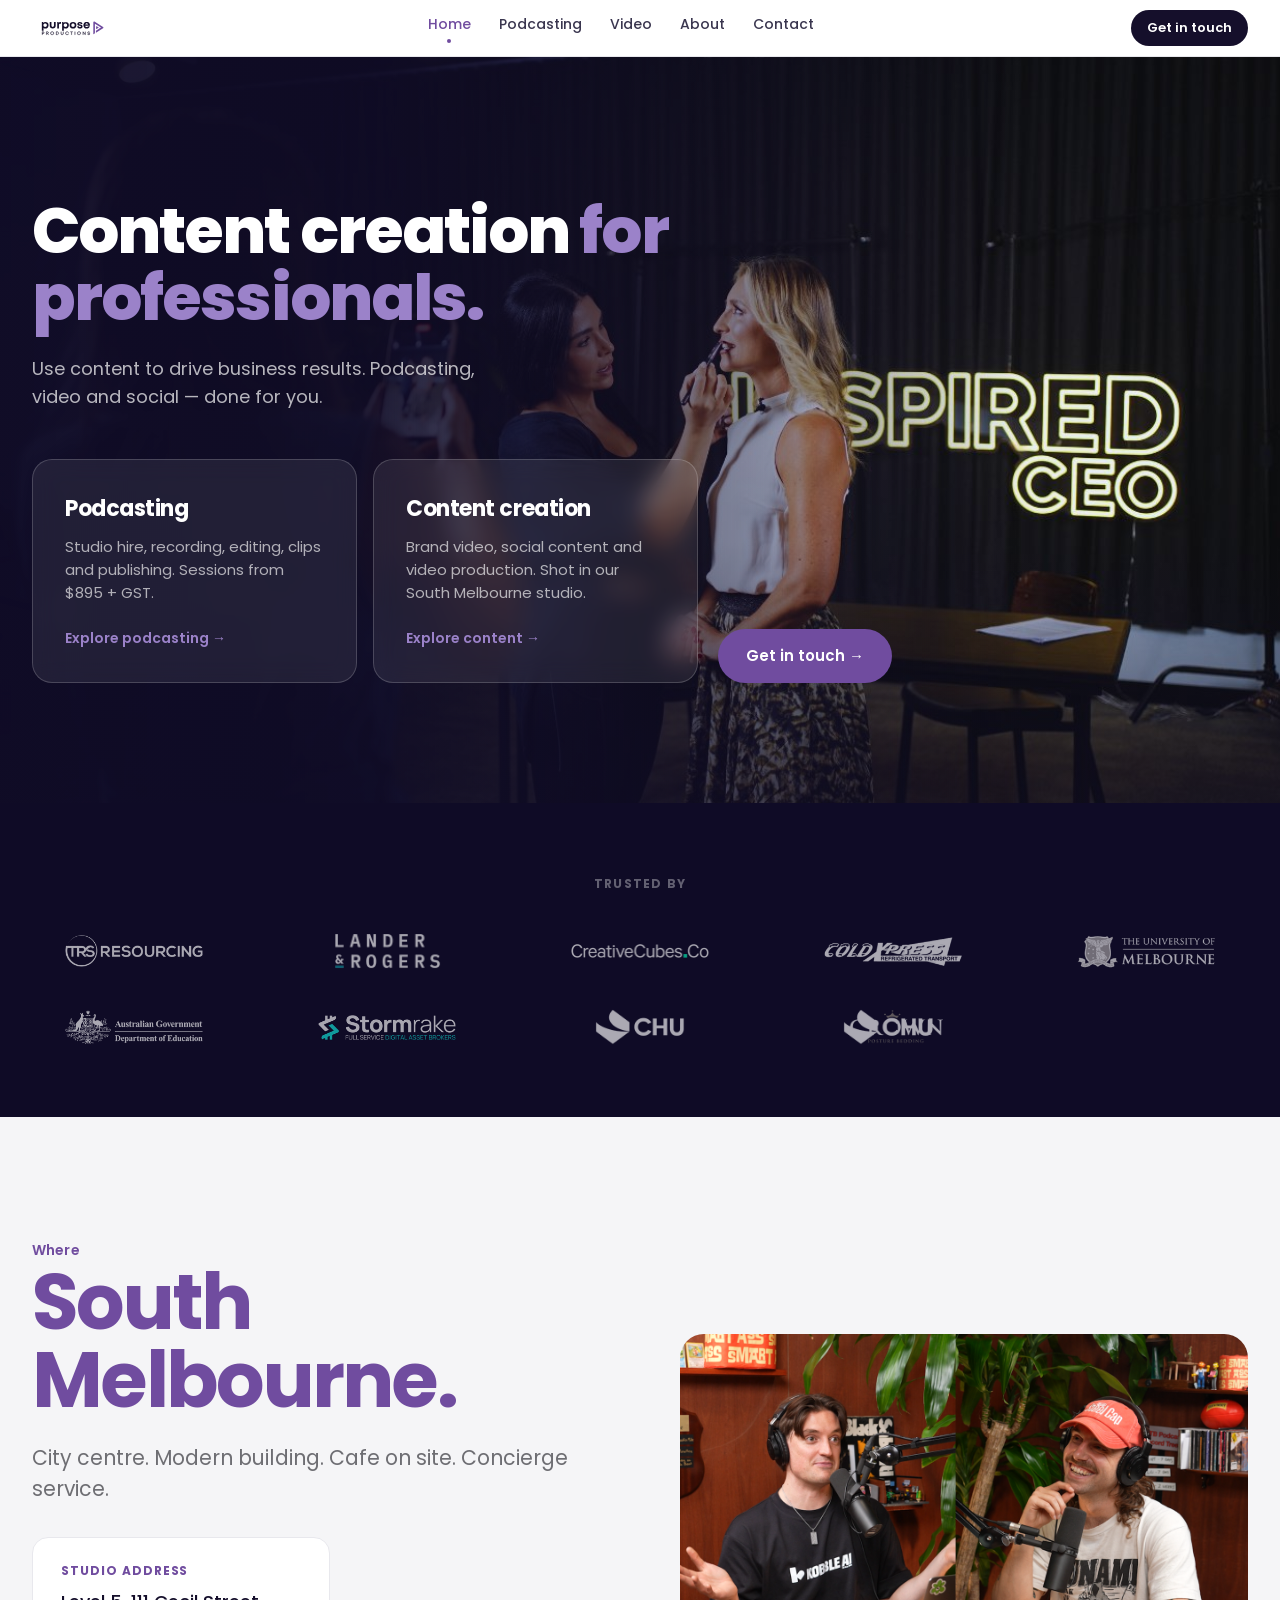
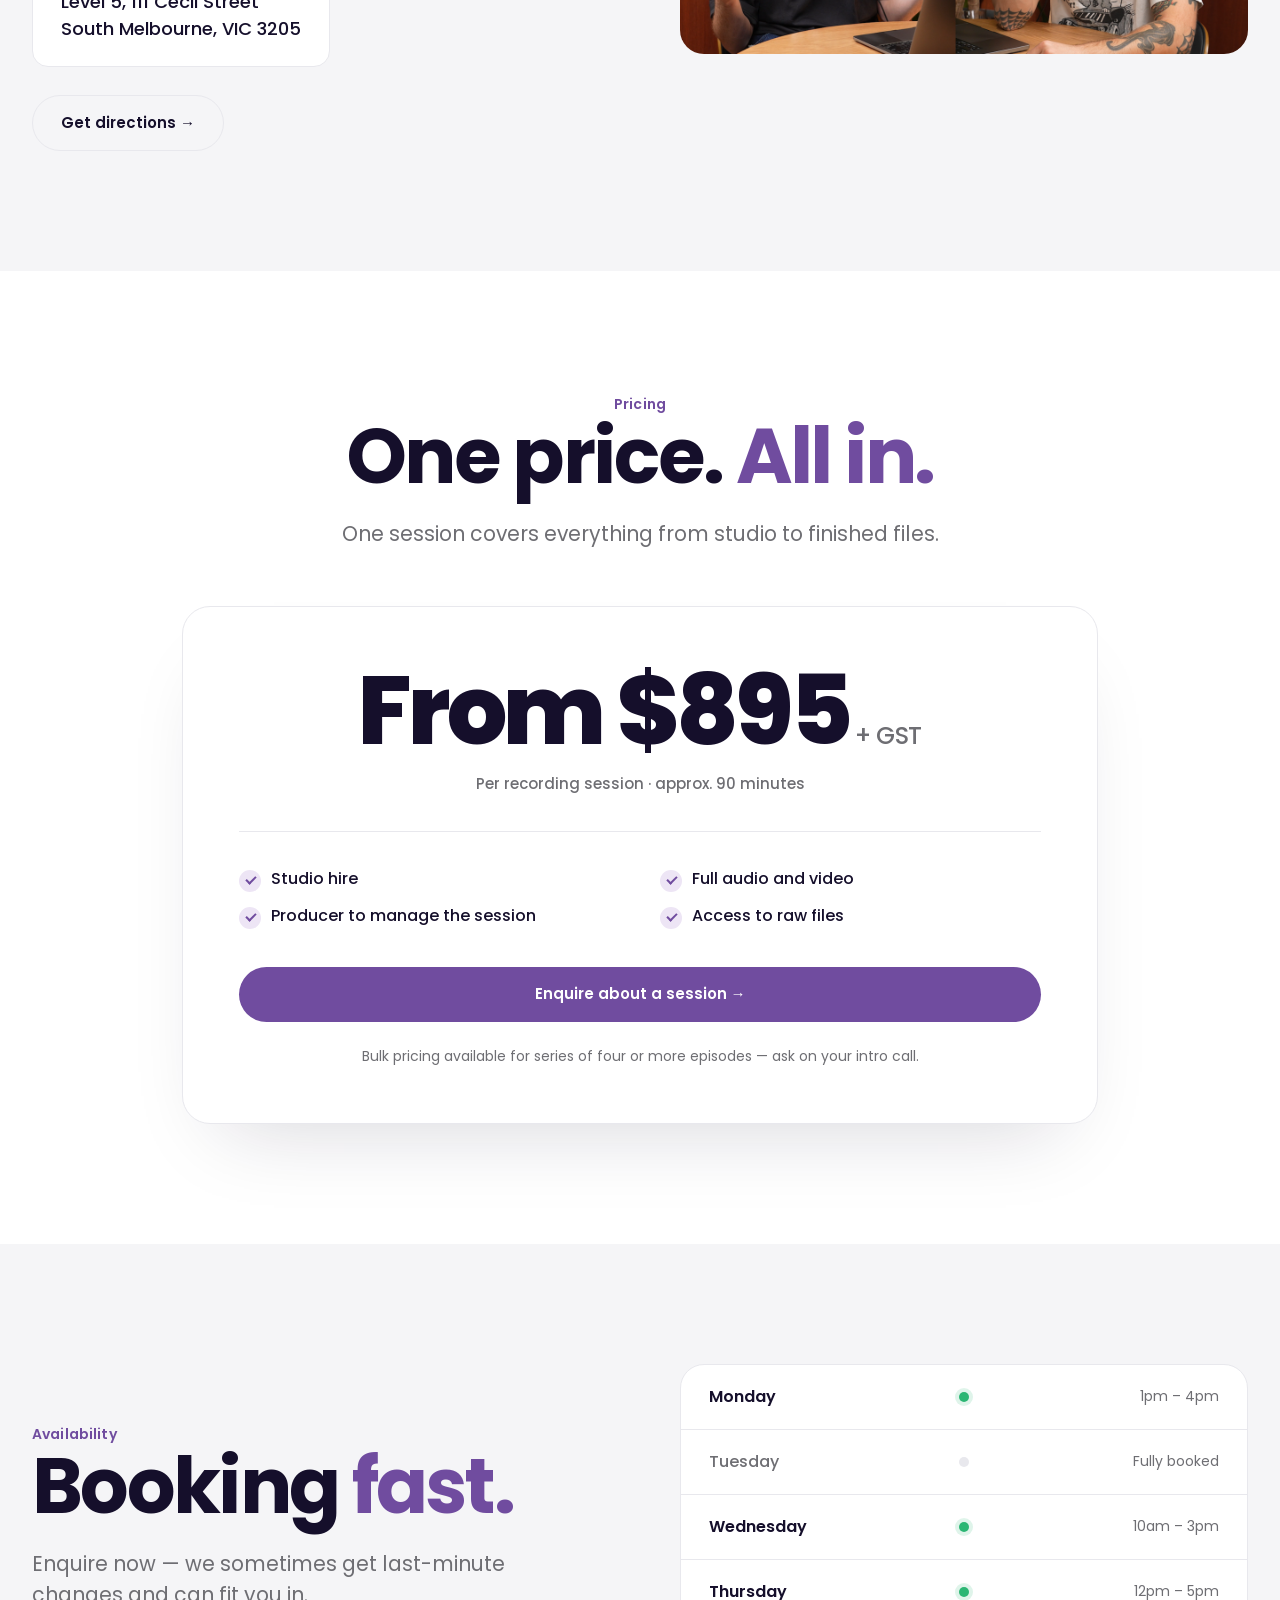
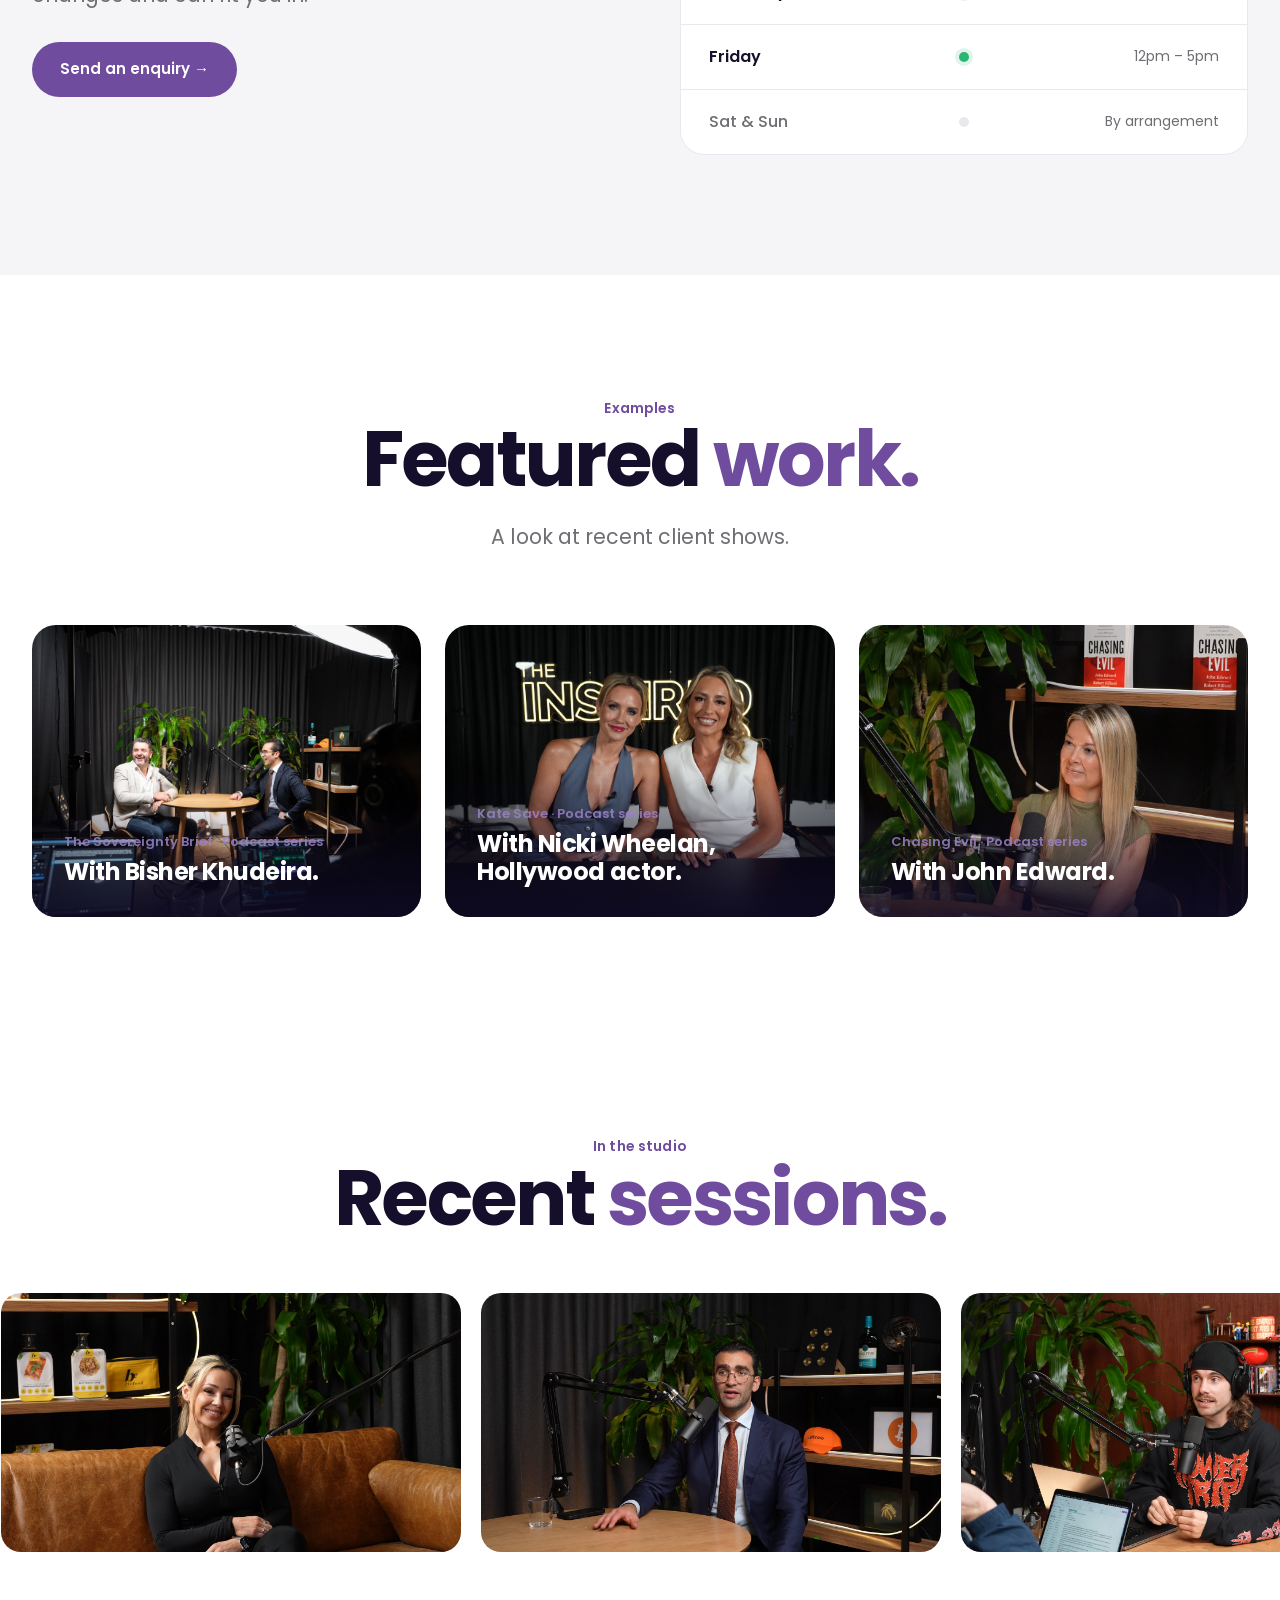
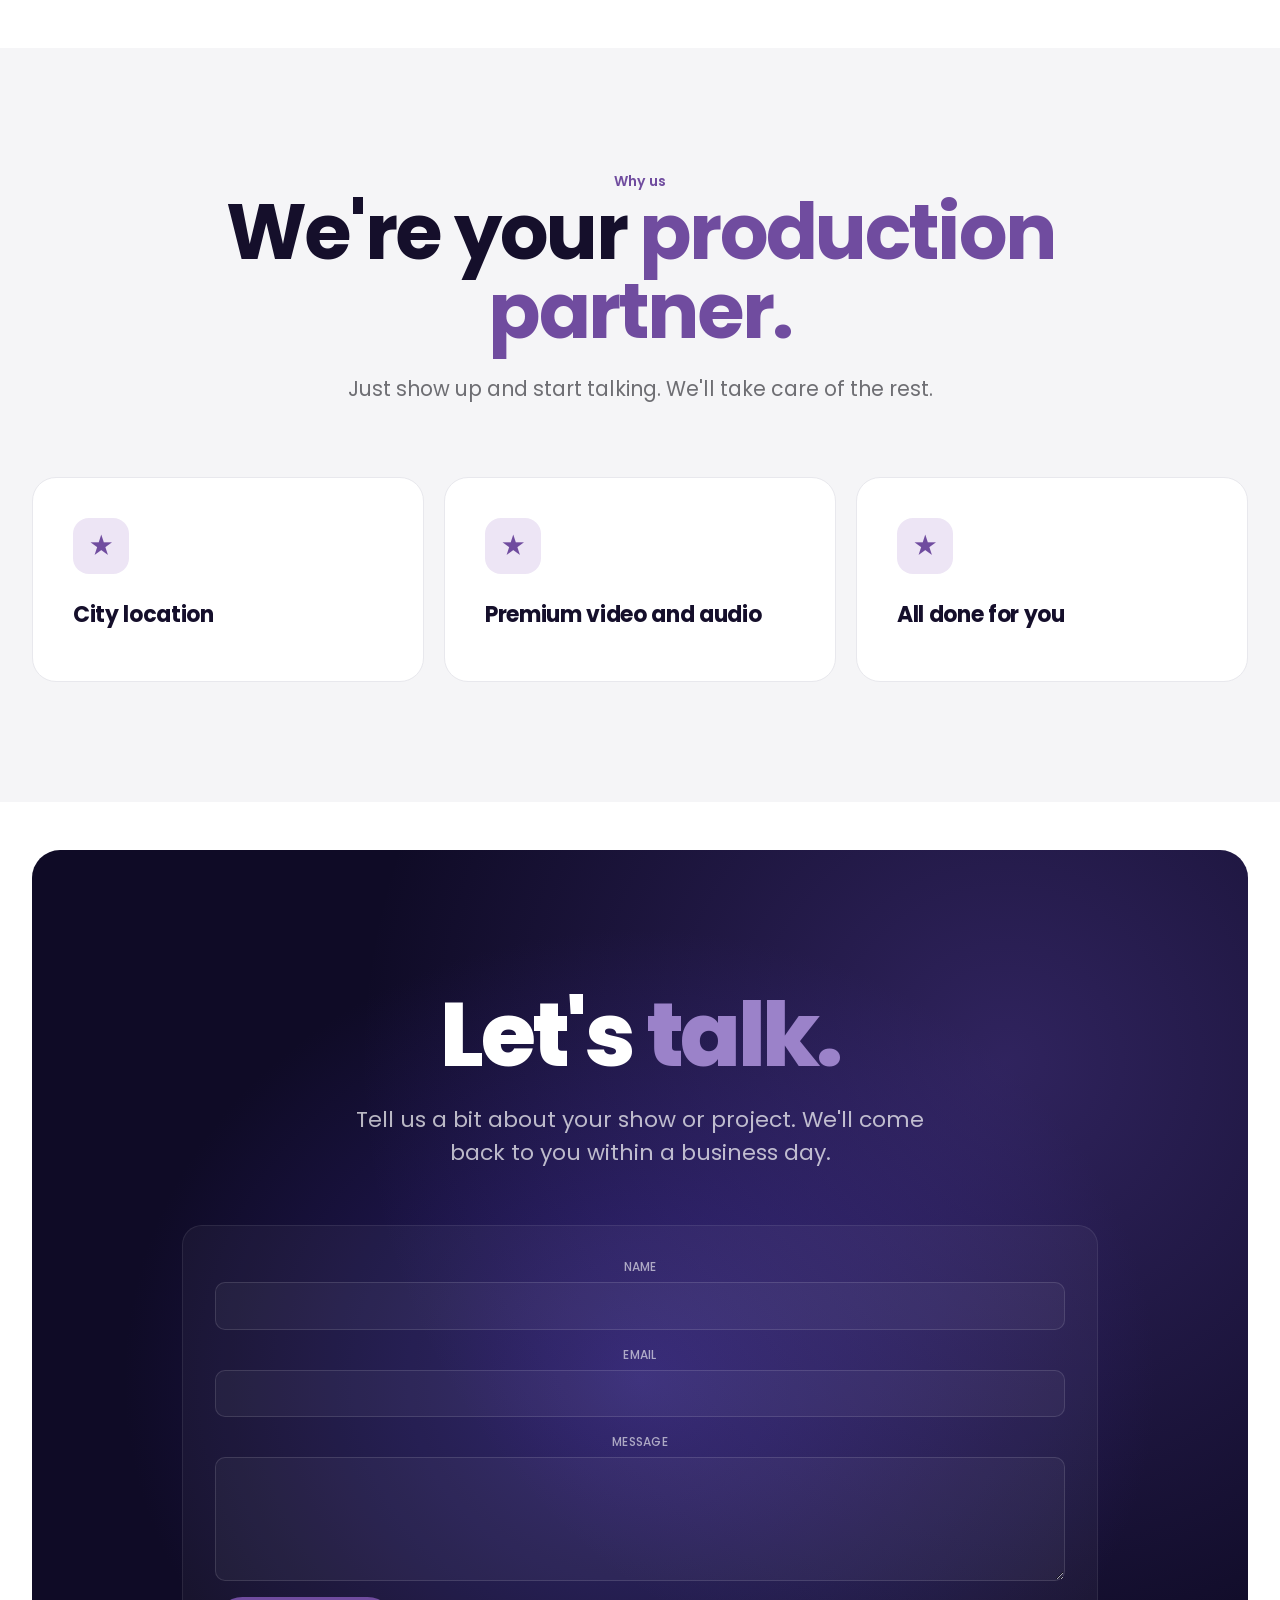
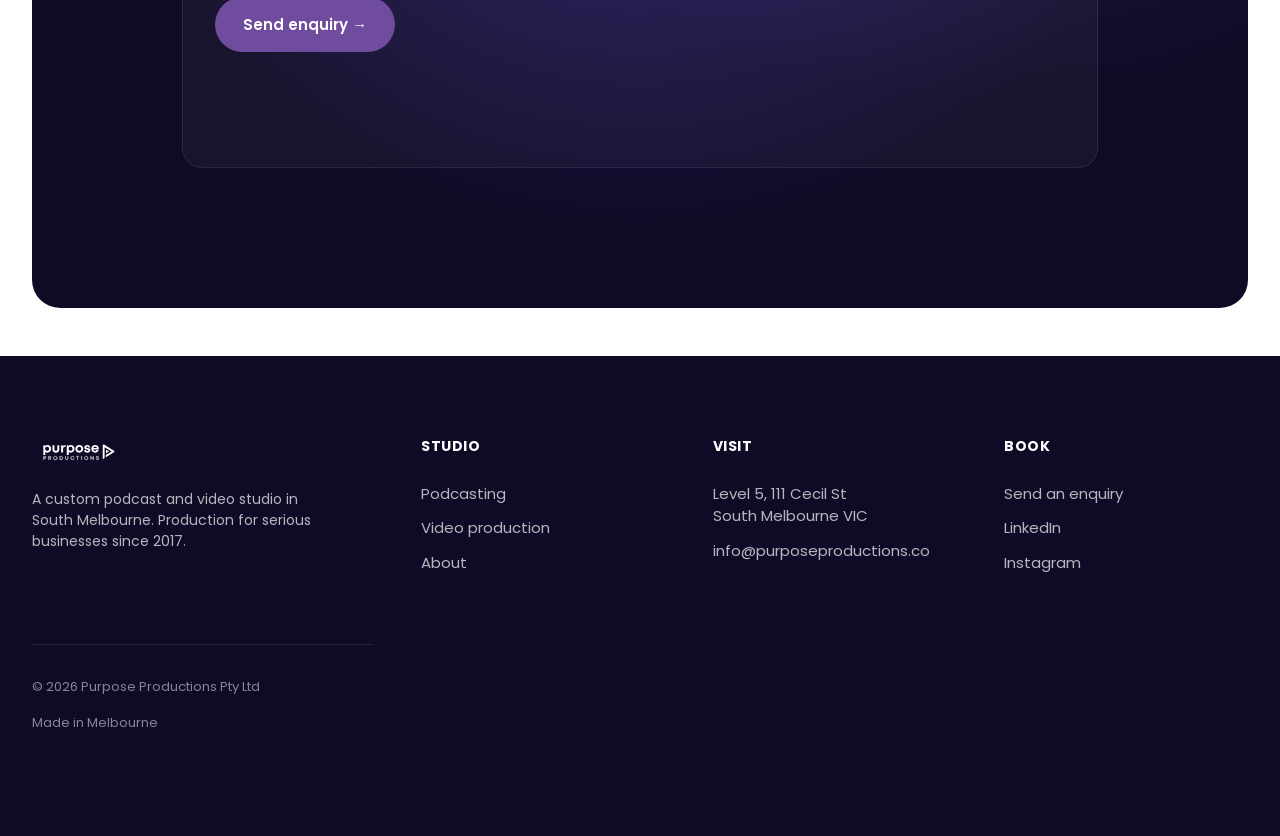
==== index.html @ e5597842 "Home strip reorder, video title consolidation, About stats removal - Home: Recent Sessions strip — m" ====
<!doctype html>
<html lang="en">
<head>
<meta charset="utf-8">
<meta name="viewport" content="width=device-width, initial-scale=1">
<title>Purpose Productions — Podcasting for professionals · South Melbourne</title>
<meta name="description" content="A custom podcast and video studio in South Melbourne. Broadcast-grade production from $800 + GST per session. Trusted by law, finance, government and national brands.">
<link rel="preconnect" href="https://fonts.googleapis.com">
<link rel="preconnect" href="https://fonts.gstatic.com" crossorigin>
<link href="https://fonts.googleapis.com/css2?family=Poppins:wght@300;400;500;600;700;800&display=swap" rel="stylesheet">
<link rel="stylesheet" href="styles.css">
<link rel="icon" type="image/svg+xml" href="/assets/favicon.svg">
<link rel="canonical" href="https://www.purposeproductions.co/">
<meta property="og:site_name" content="Purpose Productions">
<meta property="og:type" content="website">
<meta property="og:url" content="https://www.purposeproductions.co/">
<meta property="og:title" content="Purpose Productions — Content creation for professionals">
<meta property="og:description" content="A custom podcast and video studio in South Melbourne. Broadcast-grade production for lawyers, founders, advisors and brand teams.">
<meta property="og:image" content="https://www.purposeproductions.co/assets/og-image.jpg">
<meta property="og:image:width" content="1200">
<meta property="og:image:height" content="630">
<meta name="twitter:card" content="summary_large_image">
<meta name="twitter:title" content="Purpose Productions — Content creation for professionals">
<meta name="twitter:description" content="A custom podcast and video studio in South Melbourne. Production for serious businesses.">
<meta name="twitter:image" content="https://www.purposeproductions.co/assets/og-image.jpg">
</head>
<body>

<!-- NAV -->
<nav>
  <div class="wrap">
    <a href="index.html" class="logo"><img src="assets/logo.svg" alt="Purpose Productions" class="logo-svg"></a>
    <div class="nav-links">
      <a href="index.html" class="is-active">Home</a>
      <a href="podcasting.html">Podcasting</a>
      <a href="video.html">Video</a>
      <a href="about.html">About</a>
      <a href="#contact">Contact</a>
    </div>
    <a class="nav-cta" href="#contact">Get in touch</a>
  </div>
</nav>

<!-- HERO -->
<section class="hero hero--bg">
  <div class="hero__overlay"></div>
  <div class="wrap hero__content">
    <div class="hero__left">
      <h1 class="hero__title">Content creation <span class="accent">for professionals.</span></h1>
      <p class="hero__sub">Use content to drive business results. Podcasting, video and social — done for you.</p>
      <div class="hero__paths">
        <div class="hero__path-cards">
          <a class="hero__path" href="podcasting.html">
            <div class="hero__path-name">Podcasting</div>
            <p class="hero__path-desc">Studio hire, recording, editing, clips and publishing. Sessions from $895 + GST.</p>
            <span class="hero__path-cta">Explore podcasting →</span>
          </a>
          <a class="hero__path" href="video.html">
            <div class="hero__path-name">Content creation</div>
            <p class="hero__path-desc">Brand video, social content and video production. Shot in our South Melbourne studio.</p>
            <span class="hero__path-cta">Explore content →</span>
          </a>
        </div>
        <a class="btn btn--primary hero__book-btn" href="#contact">Get in touch →</a>
      </div>
    </div>
  </div>
</section>

<!-- 01 SOCIAL PROOF -->
<section class="trust-strip">
  <div class="wrap">
    <p class="trust-strip__label">Trusted by</p>
    <div class="trust">
      <img src="assets/logos/1.png" alt="Client" class="trust__logo-img">
      <img src="assets/logos/2.png" alt="Client" class="trust__logo-img">
      <img src="assets/logos/3.png" alt="Client" class="trust__logo-img">
      <img src="assets/logos/4.png" alt="Client" class="trust__logo-img">
      <img src="assets/logos/5.png" alt="Australian Government" class="trust__logo-img">
      <img src="assets/logos/6.png" alt="Client" class="trust__logo-img">
      <img src="assets/logos/7.png" alt="Client" class="trust__logo-img">
      <img src="assets/logos/8.png" alt="Client" class="trust__logo-img">
      <img src="assets/logos/9.png" alt="Crown Posture Bedding" class="trust__logo-img">
    </div>
  </div>
</section>

<!-- 03 WHERE -->
<section class="alt">
  <div class="wrap">
    <div class="grid-split">
      <div>
        <span class="sec-eyebrow">Where</span>
        <h2 class="sec-title"><span class="accent">South Melbourne.</span></h2>
        <p class="sec-lede" style="margin-bottom:32px;">City centre. Modern building. Cafe on site. Concierge service.</p>
        <div class="address-card">
          <div class="address-card__label">Studio address</div>
          <div class="address-card__line">Level 5, 111 Cecil Street</div>
          <div class="address-card__line">South Melbourne, VIC 3205</div>
        </div>
        <div style="margin-top:28px;">
          <a class="btn btn--ghost" href="https://maps.google.com/?q=Level+5+111+Cecil+Street+South+Melbourne" target="_blank" rel="noopener">Get directions →</a>
        </div>
      </div>
      <div class="location-image">
        <img src="assets/jack-and-issac.png" alt="Jack and Issac recording in the South Melbourne studio">
      </div>
    </div>
  </div>
</section>

<!-- 04 PRICING -->
<section id="pricing">
  <div class="wrap--narrow">
    <div class="sec-head--center center">
      <span class="sec-eyebrow">Pricing</span>
      <h2 class="sec-title" style="margin-left:auto;margin-right:auto;">One price. <span class="accent">All in.</span></h2>
      <p class="sec-lede">One session covers everything from studio to finished files.</p>
    </div>
    <div class="pricing-card">
      <div class="pricing-card__head">
        <div class="pricing-card__num">From $895<span class="pricing-card__gst"> + GST</span></div>
        <div class="pricing-card__label">Per recording session · approx. 90 minutes</div>
      </div>
      <ul class="check-list">
        <li>Studio hire</li>
        <li>Full audio and video</li>
        <li>Producer to manage the session</li>
        <li>Access to raw files</li>
      </ul>
      <a class="btn btn--primary" href="#contact" style="width:100%;justify-content:center;margin-top:8px;">Enquire about a session →</a>
      <p class="pricing-card__note">Bulk pricing available for series of four or more episodes — ask on your intro call.</p>
    </div>
  </div>
</section>

<!-- 05 WHEN -->
<section class="alt">
  <div class="wrap">
    <div class="grid-split">
      <div>
        <span class="sec-eyebrow">Availability</span>
        <h2 class="sec-title">Booking <span class="accent">fast.</span></h2>
        <p class="sec-lede" style="margin-bottom:32px;">Enquire now — we sometimes get last-minute changes and can fit you in.</p>
        <a class="btn btn--primary" href="#contact">Send an enquiry →</a>
      </div>
      <div class="schedule">
        <div class="schedule__row"><span>Monday</span><span class="dot"></span><span class="schedule__hours">1pm – 4pm</span></div>
        <div class="schedule__row schedule__row--closed"><span>Tuesday</span><span class="dot dot--off"></span><span class="schedule__hours">Fully booked</span></div>
        <div class="schedule__row"><span>Wednesday</span><span class="dot"></span><span class="schedule__hours">10am – 3pm</span></div>
        <div class="schedule__row"><span>Thursday</span><span class="dot"></span><span class="schedule__hours">12pm – 5pm</span></div>
        <div class="schedule__row"><span>Friday</span><span class="dot"></span><span class="schedule__hours">12pm – 5pm</span></div>
        <div class="schedule__row schedule__row--closed"><span>Sat &amp; Sun</span><span class="dot dot--off"></span><span class="schedule__hours">By arrangement</span></div>
      </div>
    </div>
  </div>
</section>

<!-- 06 EXAMPLES -->
<section>
  <div class="wrap">
    <div class="sec-head--center center">
      <span class="sec-eyebrow">Examples</span>
      <h2 class="sec-title" style="margin-left:auto;margin-right:auto;">Featured <span class="accent">work.</span></h2>
      <p class="sec-lede">A look at recent client shows.</p>
    </div>
    <div class="work">
      <a class="tile" href="#">
        <img src="assets/hero-laughing.jpg" alt="The Sovereignty Brief with Bisher Khudeira">
        <div class="tile__meta">
          <div class="tile__client">The Sovereignty Brief · Podcast series</div>
          <div class="tile__title">With Bisher Khudeira.</div>
        </div>
      </a>
      <a class="tile" href="#">
        <img src="assets/inspired.jpg" alt="Kate Save with Nicki Wheelan">
        <div class="tile__meta">
          <div class="tile__client">Kate Save · Podcast series</div>
          <div class="tile__title">With Nicki Wheelan, Hollywood actor.</div>
        </div>
      </a>
      <a class="tile" href="#">
        <img src="assets/show-chasing-evil.jpg" alt="Chasing Evil with John Edward">
        <div class="tile__meta">
          <div class="tile__client">Chasing Evil · Podcast series</div>
          <div class="tile__title">With John Edward.</div>
        </div>
      </a>
    </div>
  </div>
</section>

<!-- 06B IN THE STUDIO -->
<section class="studio-strip">
  <div class="wrap">
    <div class="sec-head--center center">
      <span class="sec-eyebrow">In the studio</span>
      <h2 class="sec-title" style="margin-left:auto;margin-right:auto;">Recent <span class="accent">sessions.</span></h2>
    </div>
  </div>
  <div class="studio-strip__scroller">
    <div class="studio-strip__track">
      <div class="studio-strip__item"><img src="assets/studio-guest-5.jpg" alt="Session in the studio"></div>
      <div class="studio-strip__item"><img src="assets/studio-guest-4.jpg" alt="Session in the studio"></div>
      <div class="studio-strip__item"><img src="assets/studio-guest-1.jpg" alt="Session in the studio"></div>
      <div class="studio-strip__item"><img src="assets/studio-guest-2.jpg" alt="Session in the studio"></div>
      <div class="studio-strip__item"><img src="assets/studio-guest-3.jpg" alt="Session in the studio"></div>
    </div>
  </div>
</section>

<!-- 07 WHY US -->
<section class="alt">
  <div class="wrap">
    <div class="sec-head--center center">
      <span class="sec-eyebrow">Why us</span>
      <h2 class="sec-title" style="margin-left:auto;margin-right:auto;">We're your <span class="accent">production partner.</span></h2>
      <p class="sec-lede">Just show up and start talking. We'll take care of the rest.</p>
    </div>
    <div class="features">
      <div class="card">
        <div class="card__icon">★</div>
        <div class="card__title">City location</div>
      </div>
      <div class="card">
        <div class="card__icon">★</div>
        <div class="card__title">Premium video and audio</div>
      </div>
      <div class="card">
        <div class="card__icon">★</div>
        <div class="card__title">All done for you</div>
      </div>
    </div>
  </div>
</section>

<!-- FINAL CTA / CONTACT -->
<div class="cta-final" id="contact">
  <div class="cta-final__inner wrap--narrow">
    <div class="cta-final__head">
      <h2>Let's <span style="color:var(--purple-accent);">talk.</span></h2>
      <p>Tell us a bit about your show or project. We'll come back to you within a business day.</p>
    </div>
    <form class="contact-card contact-form" id="contact-form" novalidate>
      <label class="contact-form__row">
        <span>Name</span>
        <input type="text" name="name" autocomplete="name" required>
      </label>
      <label class="contact-form__row">
        <span>Email</span>
        <input type="email" name="email" autocomplete="email" required>
      </label>
      <label class="contact-form__row">
        <span>Message</span>
        <textarea name="message" rows="4" required></textarea>
      </label>
      <button type="submit" class="btn btn--primary contact-form__submit">Send enquiry →</button>
      <p class="contact-form__note" data-role="status"></p>
    </form>
  </div>
</div>

<script>
  (function () {
    var form = document.getElementById('contact-form');
    if (!form) return;
    form.addEventListener('submit', function (e) {
      e.preventDefault();
      var data = new FormData(form);
      var name = (data.get('name') || '').toString().trim();
      var email = (data.get('email') || '').toString().trim();
      var message = (data.get('message') || '').toString().trim();
      var status = form.querySelector('[data-role="status"]');
      if (!name || !email || !message) {
        if (status) status.textContent = 'Please fill out every field.';
        return;
      }
      var subject = 'New enquiry from ' + name;
      var body = message + '\n\n— ' + name + '\n' + email;
      var href = 'mailto:info@purposeproductions.co'
        + '?subject=' + encodeURIComponent(subject)
        + '&body=' + encodeURIComponent(body);
      window.location.href = href;
      if (status) status.textContent = 'Opening your email app…';
    });
  })();
</script>

<!-- FOOTER -->
<footer class="site">
  <div class="wrap">
    <div class="brand">
      <img src="assets/logo.svg" alt="Purpose Productions">
      <p>A custom podcast and video studio in South Melbourne. Production for serious businesses since 2017.</p>
    </div>
    <div class="col">
      <h4>Studio</h4>
      <a href="podcasting.html">Podcasting</a>
      <a href="video.html">Video production</a>
      <a href="about.html">About</a>
    </div>
    <div class="col">
      <h4>Visit</h4>
      <a href="https://maps.google.com/?q=Level+5+111+Cecil+Street+South+Melbourne" target="_blank" rel="noopener">Level 5, 111 Cecil St<br>South Melbourne VIC</a>
      <a href="mailto:info@purposeproductions.co">info@purposeproductions.co</a>
    </div>
    <div class="col">
      <h4>Book</h4>
      <a href="#contact">Send an enquiry</a>
      <a href="https://www.linkedin.com/in/jamesshadrach" target="_blank" rel="noopener">LinkedIn</a>
      <a href="https://instagram.com/purposeproductions.co" target="_blank" rel="noopener">Instagram</a>
    </div>
  </div>
  <div class="wrap">
    <div class="legal">
      <span>© 2026 Purpose Productions Pty Ltd</span>
      <span>Made in Melbourne</span>
    </div>
  </div>
</footer>

</body>
</html>
---- styles.css ----
/* Purpose Productions — site styles
   Loaded on every page. Edit here once. */

:root {
    --bg: #FFFFFF;
    --bg-alt: #F5F5F7;
    --bg-dark: #0F0B26;
    --bg-dark-2: #1A1438;
    --ink: #150F2B;
    --ink-soft: #3A364F;
    --muted: #6E6E73;
    --purple: #704C9F;
    --purple-hover: #5B3F82;
    --purple-soft: #EDE5F5;
    --purple-accent: #9B82C9;
    --divider: #E8E8ED;
    --sans: "Poppins", -apple-system, BlinkMacSystemFont, "Helvetica Neue", Arial, sans-serif;
  }

  * { box-sizing: border-box; margin: 0; padding: 0; }

  html, body {
    background: var(--bg);
    color: var(--ink);
    font-family: var(--sans);
    font-size: 17px;
    line-height: 1.5;
    -webkit-font-smoothing: antialiased;
    -moz-osx-font-smoothing: grayscale;
  }

  a { color: inherit; text-decoration: none; }

  .wrap { max-width: 1280px; margin: 0 auto; padding: 0 32px; }
  .wrap--narrow { max-width: 980px; margin: 0 auto; padding: 0 32px; }
  .center { text-align: center; }

  /* NAV — evokes Apple's minimal top bar */
  nav {
    position: sticky; top: 0; z-index: 50;
    background: rgba(255, 255, 255, 0.8);
    backdrop-filter: saturate(180%) blur(20px);
    -webkit-backdrop-filter: saturate(180%) blur(20px);
    border-bottom: 1px solid var(--divider);
  }
  nav .wrap {
    display: flex; align-items: center; justify-content: space-between;
    height: 56px;
  }
  .logo {
    font-weight: 800; font-size: 18px;
    letter-spacing: -0.02em; color: var(--ink);
    display: flex; align-items: center; gap: 8px;
  }

  .logo-svg { height: 28px; width: auto; display: block; }
  .logo__dot {
    width: 10px; height: 10px; border-radius: 3px; background: var(--purple);
    display: inline-block;
  }
  .nav-links {
    display: flex; gap: 28px; font-size: 14px; font-weight: 500; color: var(--ink-soft);
  }
  .nav-links a:hover { color: var(--purple); }
  .nav-cta {
    background: var(--ink); color: white;
    padding: 8px 16px; border-radius: 999px;
    font-size: 13px; font-weight: 600;
  }

  /* HERO */
  .hero {
    padding: 140px 0 120px;
    text-align: left;
    position: relative;
    overflow: hidden;
  }
  .hero--bg {
    background-image: url('assets/hero-inspired-ceo.jpg');
    background-size: cover;
    background-position: center;
  }
  .hero__overlay {
    position: absolute;
    inset: 0;
    background:
      linear-gradient(to right, rgba(15,11,38,0.97) 0%, rgba(15,11,38,0.90) 30%, rgba(15,11,38,0.45) 58%, transparent 80%),
      linear-gradient(to top, rgba(15,11,38,0.5) 0%, transparent 35%);
    z-index: 0;
  }
  .hero__content {
    position: relative;
    z-index: 1;
  }
  .hero__left {
    max-width: 860px;
  }
  .hero__eyebrow {
    display: inline-block;
    padding: 6px 14px;
    background: rgba(255,255,255,0.12);
    color: white;
    border: 1px solid rgba(255,255,255,0.22);
    border-radius: 999px;
    font-size: 13px;
    font-weight: 600;
    margin-bottom: 28px;
    backdrop-filter: blur(8px);
  }
  .hero__title {
    font-family: var(--sans);
    font-weight: 800;
    font-size: clamp(40px, 5vw, 72px);
    line-height: 1.05;
    letter-spacing: -0.03em;
    color: white;
    max-width: 16ch;
    margin: 0;
  }
  .hero__title .accent { color: var(--purple-accent); }
  .hero__sub {
    margin: 24px 0 0;
    font-size: clamp(16px, 1.4vw, 19px);
    font-weight: 400;
    color: rgba(255,255,255,0.70);
    max-width: 44ch;
    line-height: 1.55;
  }
  .hero__ctas {
    margin-top: 40px;
    display: flex; gap: 12px; flex-wrap: wrap;
  }
  /* HERO PATHWAY CARDS */
  .hero__paths {
    display: flex;
    align-items: flex-end;
    gap: 20px;
    margin-top: 48px;
    text-align: left;
  }
  .hero__path-cards {
    display: grid;
    grid-template-columns: 1fr 1fr;
    gap: 16px;
    flex: 1;
  }
  .hero__path {
    background: rgba(255,255,255,0.08);
    border: 1px solid rgba(255,255,255,0.18);
    border-radius: 20px;
    padding: 32px;
    backdrop-filter: blur(12px);
    -webkit-backdrop-filter: blur(12px);
    transition: background 0.2s ease, border-color 0.2s ease;
    color: white;
    display: block;
  }
  .hero__path:hover {
    background: rgba(255,255,255,0.14);
    border-color: rgba(255,255,255,0.32);
  }
  .hero__path-name {
    font-size: 22px;
    font-weight: 700;
    letter-spacing: -0.02em;
    margin-bottom: 10px;
    color: white;
  }
  .hero__path-desc {
    font-size: 15px;
    color: rgba(255,255,255,0.65);
    line-height: 1.55;
    margin-bottom: 20px;
  }
  .hero__path-cta {
    font-size: 14px;
    font-weight: 600;
    color: var(--purple-accent);
  }
  .hero__book-btn {
    flex-shrink: 0;
    white-space: nowrap;
    padding: 18px 28px;
    font-size: 15px;
  }

  @media (max-width: 760px) {
    .hero__paths { flex-direction: column; align-items: stretch; }
    .hero__path-cards { grid-template-columns: 1fr; }
  }

  .btn--ghost-white {
    background: transparent; color: white;
    border: 1.5px solid rgba(255,255,255,0.35);
    display: inline-flex; align-items: center;
    padding: 16px 28px;
    font-family: var(--sans);
    font-size: 15px;
    font-weight: 600;
    border-radius: 999px;
    cursor: pointer;
    transition: all 0.2s ease;
  }
  .btn--ghost-white:hover { border-color: white; background: rgba(255,255,255,0.1); }

  .btn {
    display: inline-flex; align-items: center; gap: 8px;
    padding: 16px 28px;
    font-family: var(--sans);
    font-size: 15px;
    font-weight: 600;
    border-radius: 999px;
    border: 0;
    cursor: pointer;
    transition: all 0.2s ease;
  }
  .btn--primary {
    background: var(--purple); color: white;
  }
  .btn--primary:hover { background: var(--purple-hover); transform: translateY(-1px); }
  .btn--secondary {
    background: var(--ink); color: white;
  }
  .btn--secondary:hover { background: #000; }
  .btn--ghost {
    background: transparent; color: var(--ink);
    border: 1.5px solid var(--divider);
  }
  .btn--ghost:hover { border-color: var(--ink); }
  .btn--outline-white {
    background: transparent; color: white;
    border: 1.5px solid rgba(255,255,255,0.3);
  }
  .btn--outline-white:hover { border-color: white; background: rgba(255,255,255,0.08); }


  /* SECTION */
  section { padding: 120px 0; }
  section.alt { background: var(--bg-alt); }
  section.dark { background: var(--bg-dark); color: white; }

  .sec-eyebrow {
    font-size: 14px;
    font-weight: 600;
    color: var(--purple);
    margin-bottom: 16px;
    letter-spacing: 0.01em;
  }
  .sec-title {
    font-weight: 700;
    font-size: clamp(40px, 6vw, 80px);
    letter-spacing: -0.035em;
    line-height: 1.02;
    max-width: 18ch;
    margin-bottom: 24px;
  }
  .sec-title .accent { color: var(--purple); }
  .sec-lede {
    font-size: clamp(18px, 1.6vw, 22px);
    color: var(--muted);
    max-width: 56ch;
    line-height: 1.5;
  }
  section.dark .sec-lede { color: rgba(255,255,255,0.7); }
  section.dark .sec-eyebrow { color: var(--purple-accent); }
  .sec-head--center { text-align: center; }
  .sec-head--center .sec-title,
  .sec-head--center .sec-lede { margin-left: auto; margin-right: auto; }

  /* PALETTE */
  .palette {
    display: grid;
    grid-template-columns: repeat(5, 1fr);
    gap: 20px;
    margin-top: 64px;
  }
  .swatch__chip {
    aspect-ratio: 1;
    border-radius: 20px;
    border: 1px solid var(--divider);
    margin-bottom: 16px;
  }
  .swatch__name { font-weight: 600; font-size: 15px; margin-bottom: 2px; }
  .swatch__hex { font-family: ui-monospace, "SF Mono", Menlo, monospace; font-size: 12px; color: var(--muted); margin-bottom: 8px; }
  .swatch__use { font-size: 13px; color: var(--ink-soft); line-height: 1.45; }

  /* TYPE SPECIMEN */
  .specimens { margin-top: 64px; display: grid; gap: 48px; }
  .specimen__label {
    display: flex; gap: 20px; margin-bottom: 16px;
    font-size: 12px; font-weight: 600;
    color: var(--muted);
    text-transform: uppercase;
    letter-spacing: 0.08em;
  }
  .spec-d1 {
    font-weight: 800;
    font-size: clamp(64px, 10vw, 144px);
    line-height: 0.95;
    letter-spacing: -0.04em;
  }
  .spec-d1 .accent { color: var(--purple); }
  .spec-d2 {
    font-weight: 700;
    font-size: clamp(40px, 5.5vw, 72px);
    line-height: 1.02;
    letter-spacing: -0.03em;
  }
  .spec-d3 {
    font-weight: 600;
    font-size: 28px;
    line-height: 1.2;
    letter-spacing: -0.015em;
  }
  .spec-body {
    font-size: 19px;
    font-weight: 400;
    line-height: 1.6;
    max-width: 60ch;
    color: var(--ink-soft);
  }

  /* FEATURE CARDS */
  .features {
    display: grid;
    grid-template-columns: repeat(3, 1fr);
    gap: 20px;
    margin-top: 72px;
  }
  .card {
    background: white;
    border-radius: 24px;
    padding: 40px;
    border: 1px solid var(--divider);
    transition: transform 0.3s ease, box-shadow 0.3s ease;
  }
  .card:hover { transform: translateY(-4px); box-shadow: 0 20px 40px -20px rgba(20,17,46,0.15); }
  .card__icon {
    width: 56px; height: 56px; border-radius: 16px;
    background: var(--purple-soft);
    display: flex; align-items: center; justify-content: center;
    color: var(--purple);
    font-size: 24px; font-weight: 700;
    margin-bottom: 24px;
  }
  .card__title {
    font-size: 22px;
    font-weight: 700;
    letter-spacing: -0.015em;
    margin-bottom: 10px;
  }
  .card__body {
    color: var(--muted);
    font-size: 15px;
    line-height: 1.55;
  }

  /* STATS BAR */
  .stats {
    display: grid;
    grid-template-columns: repeat(4, 1fr);
    gap: 40px;
    text-align: center;
    margin-top: 72px;
  }
  .stat__num {
    font-weight: 800;
    font-size: clamp(48px, 6vw, 80px);
    letter-spacing: -0.04em;
    line-height: 1;
    background: linear-gradient(135deg, var(--purple) 0%, #4F3BB8 100%);
    -webkit-background-clip: text;
    background-clip: text;
    color: transparent;
  }
  .stat__label {
    margin-top: 12px;
    font-size: 14px;
    font-weight: 500;
    color: var(--muted);
  }

  /* STUDIO DEEP DIVE (full-bleed) */
  .studio-hero {
    padding: 0;
  }
  .studio-hero__inner {
    max-width: 1400px;
    margin: 0 auto;
    padding: 0 32px;
  }
  .studio-hero__card {
    position: relative;
    aspect-ratio: 16 / 9;
    border-radius: 28px;
    overflow: hidden;
    background: #000;
  }
  .studio-hero__card img {
    width: 100%; height: 100%; object-fit: cover;
    filter: brightness(0.6);
  }
  .studio-hero__copy {
    position: absolute; inset: 0;
    display: flex; flex-direction: column; justify-content: center; align-items: center;
    color: white; text-align: center;
    padding: 48px;
  }
  .studio-hero__copy h2 {
    font-size: clamp(48px, 8vw, 112px);
    font-weight: 800;
    letter-spacing: -0.04em;
    line-height: 1;
    margin-bottom: 24px;
  }
  .studio-hero__copy p {
    font-size: clamp(18px, 1.8vw, 22px);
    max-width: 52ch;
    opacity: 0.85;
    line-height: 1.5;
  }

  /* WORK GRID */
  .work {
    display: grid;
    grid-template-columns: repeat(3, 1fr);
    gap: 24px;
    margin-top: 72px;
  }
  .tile {
    position: relative;
    aspect-ratio: 4 / 3;
    border-radius: 24px;
    overflow: hidden;
    background: #000;
    cursor: pointer;
  }
  .tile img {
    width: 100%; height: 100%; object-fit: cover;
    transition: transform 0.6s ease;
  }
  .tile:hover img { transform: scale(1.04); }
  .tile__meta {
    position: absolute; bottom: 0; left: 0; right: 0;
    padding: 32px;
    color: white;
    background: linear-gradient(180deg, transparent 0%, rgba(15,11,38,0.85) 100%);
  }
  .tile__client {
    font-size: 13px;
    font-weight: 600;
    opacity: 0.85;
    margin-bottom: 6px;
    color: var(--purple-accent);
  }
  .tile__title {
    font-size: 24px;
    font-weight: 700;
    letter-spacing: -0.02em;
    line-height: 1.15;
  }

  /* CASE STUDY GRID — video page */
  .case-grid {
    display: grid;
    grid-template-columns: repeat(3, 1fr);
    gap: 32px 24px;
    margin-top: 72px;
  }
  .case {
    display: flex;
    flex-direction: column;
    gap: 20px;
    color: inherit;
    text-decoration: none;
  }
  .case__visual {
    aspect-ratio: 16 / 9;
    border-radius: 16px;
    overflow: hidden;
    background: #000;
    position: relative;
  }
  .case__visual img {
    width: 100%; height: 100%; object-fit: cover;
    transition: transform 0.6s ease;
  }
  .case__visual::after {
    content: '';
    position: absolute;
    inset: 0;
    background: linear-gradient(180deg, rgba(0,0,0,0) 55%, rgba(0,0,0,0.25) 100%);
    pointer-events: none;
    opacity: 0;
    transition: opacity 0.2s ease;
  }
  .case__visual::before {
    content: '';
    position: absolute;
    top: 50%; left: 50%;
    width: 56px; height: 56px;
    margin: -28px 0 0 -28px;
    border-radius: 50%;
    background: rgba(255,255,255,0.92) url("data:image/svg+xml;utf8,<svg xmlns='http://www.w3.org/2000/svg' viewBox='0 0 24 24' fill='%23150F2B'><path d='M8 5v14l11-7z'/></svg>") no-repeat center / 24px 24px;
    opacity: 0;
    transform: scale(0.85);
    transition: opacity 0.2s ease, transform 0.2s ease;
    z-index: 1;
  }
  .case:hover .case__visual img { transform: scale(1.03); }
  .case:hover .case__visual::before,
  .case:hover .case__visual::after { opacity: 1; transform: scale(1); }
  .case:focus-visible .case__visual::before { opacity: 1; transform: scale(1); }
  .case__body { display: flex; flex-direction: column; gap: 8px; }
  .case__client {
    font-size: 13px;
    font-weight: 600;
    color: var(--purple);
    text-transform: uppercase;
    letter-spacing: 0.06em;
  }
  .case__title {
    font-size: 22px;
    font-weight: 700;
    letter-spacing: -0.015em;
    color: var(--ink);
    margin: 0;
    line-height: 1.2;
  }
  .case__desc {
    font-size: 15px;
    color: var(--muted);
    line-height: 1.55;
    margin: 0;
  }
  @media (max-width: 860px) {
    .case-grid { grid-template-columns: 1fr; gap: 40px; }
  }

  /* CLIP REEL — vertical 9:16 tiles, HTML5 video autoplay muted loop */
  .reel {
    display: grid;
    grid-template-columns: repeat(4, 1fr);
    gap: 20px;
    margin-top: 56px;
    max-width: 1100px;
    margin-left: auto;
    margin-right: auto;
  }
  .reel__item {
    aspect-ratio: 9 / 16;
    border-radius: 20px;
    overflow: hidden;
    background: #000;
  }
  .reel__item video {
    width: 100%; height: 100%; object-fit: cover; display: block;
  }
  @media (max-width: 720px) {
    .reel { grid-template-columns: repeat(2, 1fr); gap: 12px; max-width: 100%; }
  }

  /* Page-lead section takes over the top-of-page role when there's no page hero */
  .page-lead { padding-top: 96px; }

  /* IN THE STUDIO — full-bleed horizontal photo scroller */
  .studio-strip { padding: 96px 0; }
  .studio-strip__scroller {
    margin-top: 56px;
    overflow-x: auto;
    overflow-y: hidden;
    scroll-snap-type: x mandatory;
    -webkit-overflow-scrolling: touch;
    scrollbar-width: none;
  }
  .studio-strip__scroller::-webkit-scrollbar { display: none; }
  .studio-strip__track {
    display: grid;
    grid-auto-flow: column;
    grid-auto-columns: min(460px, 82vw);
    gap: 20px;
    padding: 0 clamp(20px, 6vw, 96px);
  }
  .studio-strip__item {
    aspect-ratio: 16 / 9;
    border-radius: 20px;
    overflow: hidden;
    background: #000;
    scroll-snap-align: start;
  }
  .studio-strip__item img {
    width: 100%; height: 100%; object-fit: cover;
    transition: transform 0.6s ease;
  }
  .studio-strip__item:hover img { transform: scale(1.03); }

  @media (max-width: 720px) {
    .studio-strip { padding: 72px 0; }
    .studio-strip__scroller { margin-top: 40px; }
  }

  /* TRUST STRIP */
  .trust-strip {
    background: var(--bg-dark);
    padding: 72px 0;
  }
  .trust-strip__label {
    text-align: center;
    font-size: 12px;
    font-weight: 700;
    letter-spacing: 0.1em;
    text-transform: uppercase;
    color: rgba(255,255,255,0.35);
    margin-bottom: 40px;
  }
  .trust {
    display: grid;
    grid-template-columns: repeat(5, 1fr);
    justify-content: center;
    align-items: center;
    gap: 40px 48px;
  }
  .trust__logo-img {
    height: 36px;
    max-width: 140px;
    width: auto;
    object-fit: contain;
    opacity: 0.65;
    transition: opacity 0.2s ease;
    display: block;
    margin: 0 auto;
  }
  .trust__logo-img:hover { opacity: 1; }

  @media (max-width: 860px) {
    .trust { grid-template-columns: repeat(3, 1fr); gap: 32px 36px; }
    .trust__logo-img { height: 30px; max-width: 120px; }
  }

  /* FINAL CTA */
  .cta-final {
    text-align: center;
    padding: 140px 0;
    background: radial-gradient(ellipse at center, #2A1F6B 0%, var(--bg-dark) 60%);
    color: white;
    border-radius: 28px;
    margin: 48px 32px;
    overflow: hidden;
    position: relative;
  }
  .cta-final::before {
    content: ''; position: absolute; inset: 0;
    background: radial-gradient(circle at 80% 20%, rgba(124, 92, 224, 0.3) 0%, transparent 50%);
    pointer-events: none;
  }
  .cta-final__inner { position: relative; z-index: 1; }
  .cta-final h2 {
    font-size: clamp(48px, 7vw, 104px);
    font-weight: 800;
    letter-spacing: -0.04em;
    line-height: 1;
    margin-bottom: 24px;
  }
  .cta-final p {
    font-size: clamp(18px, 2vw, 22px);
    color: rgba(255,255,255,0.7);
    max-width: 48ch;
    margin: 0 auto 40px;
    line-height: 1.5;
  }
  .cta-final__ctas { display: flex; gap: 12px; justify-content: center; flex-wrap: wrap; }
  .cta-final__head { text-align: center; max-width: 56ch; margin: 0 auto 56px; }
  .cta-final__head h2 { margin-bottom: 24px; }
  .cta-final__head p { margin: 0 auto; }

  .contact-grid {
    display: grid;
    grid-template-columns: 1fr 1.2fr;
    gap: 24px;
    max-width: 920px;
    margin: 0 auto;
    text-align: left;
  }
  .contact-card {
    background: rgba(255,255,255,0.04);
    border: 1px solid rgba(255,255,255,0.08);
    border-radius: 20px;
    padding: 32px;
    display: flex;
    flex-direction: column;
    gap: 16px;
  }
  .contact-card__title {
    font-size: 20px;
    font-weight: 600;
    color: white;
    letter-spacing: -0.01em;
  }
  .contact-card__body {
    font-size: 15px;
    line-height: 1.55;
    color: rgba(255,255,255,0.7);
    margin: 0;
    flex: 1;
  }
  .contact-card .btn { align-self: flex-start; }

  .contact-form__row { display: flex; flex-direction: column; gap: 6px; }
  .contact-form__row span {
    font-size: 12px;
    font-weight: 500;
    color: rgba(255,255,255,0.6);
    letter-spacing: 0.02em;
    text-transform: uppercase;
  }
  .contact-form input,
  .contact-form textarea {
    font: inherit;
    color: white;
    background: rgba(255,255,255,0.04);
    border: 1px solid rgba(255,255,255,0.12);
    border-radius: 10px;
    padding: 10px 12px;
    width: 100%;
    box-sizing: border-box;
    resize: vertical;
    transition: border-color .15s ease, background .15s ease;
  }
  .contact-form input:focus,
  .contact-form textarea:focus {
    outline: none;
    border-color: var(--purple-accent);
    background: rgba(255,255,255,0.08);
  }
  .contact-form__submit { align-self: flex-start; }
  .contact-form__note {
    font-size: 13px;
    color: rgba(255,255,255,0.6);
    margin: 4px 0 0;
    min-height: 1.2em;
  }

  @media (max-width: 720px) {
    .contact-grid { grid-template-columns: 1fr; }
    .cta-final__head { margin-bottom: 36px; }
  }

  /* FOOTER */
  footer {
    padding: 80px 0 64px;
    text-align: center;
    color: var(--muted);
    font-size: 13px;
  }
  }


  /* CLIP WALL */
  .clip-wall {
    display: grid;
    grid-template-columns: repeat(2, minmax(0, 1fr));
    gap: 12px;
    margin: 56px auto 0;
    max-width: 920px;
  }
  @media (min-width: 600px) {
    .clip-wall { grid-template-columns: repeat(4, minmax(0, 1fr)); gap: 16px; }
  }
  .clip {
    position: relative;
    aspect-ratio: 4 / 5;
    border-radius: 16px;
    overflow: hidden;
    background: #000;
    cursor: pointer;
  }
  .clip img {
    width: 100%; height: 100%; object-fit: cover;
    transition: transform 0.5s ease;
  }
  .clip:hover img { transform: scale(1.05); }
  .clip__play {
    position: absolute;
    top: 50%; left: 50%;
    transform: translate(-50%, -50%);
    width: 44px; height: 44px;
    border-radius: 50%;
    background: rgba(255,255,255,0.95);
    color: var(--ink);
    display: flex; align-items: center; justify-content: center;
    font-size: 13px;
    font-weight: 700;
    padding-left: 3px;
    box-shadow: 0 6px 20px rgba(0,0,0,0.25);
  }
  .clip__cap {
    position: absolute;
    bottom: 16px; left: 16px; right: 16px;
    color: white;
    font-size: 13px;
    font-weight: 600;
    text-shadow: 0 2px 8px rgba(0,0,0,0.6);
  }

  /* GRID SPLIT */
  .grid-split {
    display: grid;
    grid-template-columns: 1fr 1fr;
    gap: 80px;
    align-items: center;
  }
  .location-image {
    aspect-ratio: 16/9;
    border-radius: 24px;
    overflow: hidden;
  }
  .location-image img {
    width: 100%; height: 100%; object-fit: cover;
  }

  /* ADDRESS CARD */
  .address-card {
    background: white;
    border-radius: 16px;
    padding: 24px 28px;
    border: 1px solid var(--divider);
    display: inline-block;
  }
  .address-card__label {
    font-size: 12px;
    font-weight: 700;
    color: var(--purple);
    letter-spacing: 0.08em;
    text-transform: uppercase;
    margin-bottom: 8px;
  }
  .address-card__line {
    font-size: 18px;
    font-weight: 500;
    color: var(--ink);
    line-height: 1.5;
  }

  /* PRICING CARD */
  .pricing-card {
    background: white;
    border: 1px solid var(--divider);
    border-radius: 28px;
    padding: 56px;
    margin-top: 56px;
    box-shadow: 0 40px 80px -40px rgba(20, 17, 46, 0.18);
  }
  .pricing-card__head {
    text-align: center;
    padding-bottom: 36px;
    border-bottom: 1px solid var(--divider);
    margin-bottom: 36px;
  }
  .pricing-card__num {
    font-size: clamp(64px, 8vw, 96px);
    font-weight: 800;
    letter-spacing: -0.04em;
    line-height: 1;
    color: var(--ink);
  }
  .pricing-card__gst {
    font-size: 24px;
    font-weight: 500;
    color: var(--muted);
    letter-spacing: -0.02em;
  }
  .pricing-card__label {
    margin-top: 14px;
    font-size: 15px;
    font-weight: 500;
    color: var(--muted);
  }
  .check-list {
    list-style: none;
    padding: 0;
    margin: 0 0 32px;
    display: grid;
    grid-template-columns: 1fr 1fr;
    gap: 14px 40px;
  }
  .check-list li {
    position: relative;
    padding-left: 32px;
    font-size: 16px;
    color: var(--ink);
    font-weight: 500;
    line-height: 1.4;
  }
  .check-list li::before {
    content: '';
    position: absolute;
    left: 0; top: 2px;
    width: 22px; height: 22px;
    border-radius: 50%;
    background: var(--purple-soft);
  }
  .check-list li::after {
    content: '';
    position: absolute;
    left: 7px; top: 8px;
    width: 8px; height: 4px;
    border-left: 2px solid var(--purple);
    border-bottom: 2px solid var(--purple);
    transform: rotate(-45deg);
  }
  .pricing-card__note {
    text-align: center;
    margin-top: 24px;
    font-size: 14px;
    color: var(--muted);
  }

  /* SCHEDULE */
  .schedule {
    background: white;
    border-radius: 24px;
    border: 1px solid var(--divider);
    overflow: hidden;
  }
  .schedule__row {
    display: grid;
    grid-template-columns: 1fr auto 1fr;
    align-items: center;
    padding: 20px 28px;
    border-bottom: 1px solid var(--divider);
    font-size: 16px;
    font-weight: 600;
    color: var(--ink);
  }
  .schedule__row:last-child { border-bottom: 0; }
  .schedule__hours {
    text-align: right;
    color: var(--muted);
    font-weight: 400;
    font-size: 14px;
  }
  .schedule__row--closed { color: var(--muted); }
  .schedule__row--closed > span:first-child { font-weight: 500; }
  .dot {
    width: 10px; height: 10px; border-radius: 50%;
    background: #2BB673;
    display: inline-block;
    margin: 0 16px;
    box-shadow: 0 0 0 4px rgba(43, 182, 115, 0.15);
  }
  .dot--off {
    background: var(--divider);
    box-shadow: none;
  }

  /* RESPONSIVE */
  @media (max-width: 860px) {
    .grid-split { grid-template-columns: 1fr; gap: 40px; }
    .check-list { grid-template-columns: 1fr; }
    .pricing-card { padding: 32px 24px; }
    .palette { grid-template-columns: repeat(2, 1fr); }
    .features { grid-template-columns: 1fr; }
    .stats { grid-template-columns: repeat(2, 1fr); gap: 32px; }
    .work { grid-template-columns: 1fr; }
    section { padding: 80px 0; }
    .hero { padding: 80px 0 48px; }
    .cta-final { padding: 96px 24px; margin: 24px 16px; }
    .wrap { padding: 0 20px; }
    .nav-links { display: none; }
  }

/* =====================================================
   ADDITIONS for the multi-page site
   ===================================================== */

/* NAV — active link state */
.nav-links a.is-active { color: var(--purple); }
.nav-links a.is-active::after {
  content: '';
  display: block;
  width: 4px; height: 4px; border-radius: 50%;
  background: var(--purple);
  margin: 4px auto 0;
}

/* PAGE HERO — for non-home pages */
.page-hero {
  padding: 140px 0 80px;
  text-align: center;
  background: var(--bg-alt);
}
.page-hero__eyebrow {
  display: inline-block;
  padding: 6px 14px;
  background: var(--purple-soft);
  color: var(--purple);
  border-radius: 999px;
  font-size: 13px;
  font-weight: 600;
  margin-bottom: 28px;
}
.page-hero__title {
  font-weight: 800;
  font-size: clamp(44px, 7vw, 96px);
  line-height: 1.02;
  letter-spacing: -0.04em;
  color: var(--ink);
  max-width: 18ch;
  margin: 0 auto 24px;
}
.page-hero__title .accent { color: var(--purple); }
.page-hero__sub {
  margin: 0 auto;
  font-size: clamp(18px, 1.6vw, 22px);
  color: var(--muted);
  max-width: 56ch;
  line-height: 1.5;
}

/* PROCESS — numbered step rows for service pages */
.process { display: grid; gap: 24px; margin-top: 64px; }
.process__step {
  display: grid;
  grid-template-columns: 80px 1fr 1.2fr;
  gap: 48px;
  align-items: center;
  padding: 40px 0;
  border-top: 1px solid var(--divider);
}
.process__step:first-child { border-top: 0; padding-top: 0; }
.process__num {
  font-size: 56px;
  font-weight: 800;
  letter-spacing: -0.04em;
  color: var(--purple);
  line-height: 1;
}
.process__copy h3 {
  font-size: 28px;
  font-weight: 700;
  letter-spacing: -0.02em;
  margin-bottom: 10px;
}
.process__copy p {
  font-size: 16px;
  color: var(--muted);
  line-height: 1.55;
  max-width: 44ch;
}
.process__visual {
  aspect-ratio: 4/3;
  border-radius: 20px;
  overflow: hidden;
  background: #000;
}
.process__visual img {
  width: 100%; height: 100%; object-fit: cover;
}

/* CATEGORIES — for video service page */
.cat-grid {
  display: grid;
  grid-template-columns: repeat(2, 1fr);
  gap: 24px;
  margin-top: 64px;
}
.cat {
  background: white;
  border: 1px solid var(--divider);
  border-radius: 24px;
  padding: 40px;
  transition: transform 0.3s ease, box-shadow 0.3s ease;
}
.cat:hover { transform: translateY(-3px); box-shadow: 0 24px 48px -24px rgba(20,17,46,0.12); }
.cat__num {
  font-family: ui-monospace, "SF Mono", Menlo, monospace;
  font-size: 13px;
  color: var(--purple);
  font-weight: 600;
  margin-bottom: 16px;
}
.cat__title {
  font-size: 28px;
  font-weight: 700;
  letter-spacing: -0.02em;
  margin-bottom: 12px;
}
.cat__body {
  font-size: 15px;
  color: var(--muted);
  line-height: 1.55;
}

/* ABOUT page split */
.about-split {
  display: grid;
  grid-template-columns: 1fr 1.1fr;
  gap: 80px;
  align-items: center;
}
.about-split__photo {
  aspect-ratio: 4/5;
  border-radius: 24px;
  overflow: hidden;
  background: #000;
}
.about-split__photo img { width: 100%; height: 100%; object-fit: cover; }
.about-split__copy h2 {
  font-weight: 700;
  font-size: clamp(36px, 4.5vw, 56px);
  letter-spacing: -0.03em;
  line-height: 1.05;
  margin-bottom: 24px;
}
.about-split__copy h2 .accent { color: var(--purple); }
.about-split__copy p {
  font-size: 18px;
  color: var(--ink-soft);
  line-height: 1.6;
  margin-bottom: 18px;
  max-width: 50ch;
}
.about-split__copy p:last-child { margin-bottom: 0; }

/* FAQ accordion */
.faq { margin-top: 56px; max-width: 820px; margin-left: auto; margin-right: auto; }
.faq__item {
  border-bottom: 1px solid var(--divider);
}
.faq__q {
  width: 100%;
  text-align: left;
  background: transparent;
  border: 0;
  padding: 28px 0;
  font-family: var(--sans);
  font-size: 18px;
  font-weight: 600;
  color: var(--ink);
  cursor: pointer;
  display: flex;
  justify-content: space-between;
  align-items: center;
  letter-spacing: -0.01em;
}
.faq__q::after {
  content: '+';
  font-size: 28px;
  font-weight: 300;
  color: var(--purple);
  transition: transform 0.2s ease;
}
.faq__item[open] .faq__q::after { content: '−'; }
.faq__a {
  padding: 0 0 28px;
  color: var(--muted);
  font-size: 16px;
  line-height: 1.6;
  max-width: 64ch;
}

/* FOOTER — full site footer */
footer.site {
  background: var(--bg-dark);
  color: rgba(255,255,255,0.7);
  padding: 80px 0 40px;
  text-align: left;
}
footer.site .wrap {
  display: grid;
  grid-template-columns: 1.4fr 1fr 1fr 1fr;
  gap: 48px;
  margin-bottom: 64px;
}
footer.site .col h4 {
  color: white;
  font-size: 14px;
  font-weight: 700;
  letter-spacing: 0.04em;
  text-transform: uppercase;
  margin-bottom: 20px;
}
footer.site .col a {
  display: block;
  color: rgba(255,255,255,0.7);
  font-size: 15px;
  padding: 6px 0;
  transition: color 0.2s ease;
}
footer.site .col a:hover { color: var(--purple-accent); }
footer.site .brand img { height: 32px; width: auto; filter: brightness(0) invert(1); margin-bottom: 16px; }
footer.site .brand p { font-size: 14px; line-height: 1.5; max-width: 32ch; }
footer.site .legal {
  border-top: 1px solid rgba(255,255,255,0.1);
  padding-top: 32px;
  display: flex; justify-content: space-between;
  font-size: 13px;
  color: rgba(255,255,255,0.5);
  flex-wrap: wrap;
  gap: 16px;
}

@media (max-width: 860px) {
  .process__step { grid-template-columns: 1fr; gap: 16px; padding: 32px 0; }
  .cat-grid { grid-template-columns: 1fr; }
  .about-split { grid-template-columns: 1fr; gap: 40px; }
  footer.site .wrap { grid-template-columns: 1fr 1fr; gap: 32px; }
  footer.site .brand { grid-column: 1 / -1; }
  .page-hero { padding: 100px 0 56px; }
}
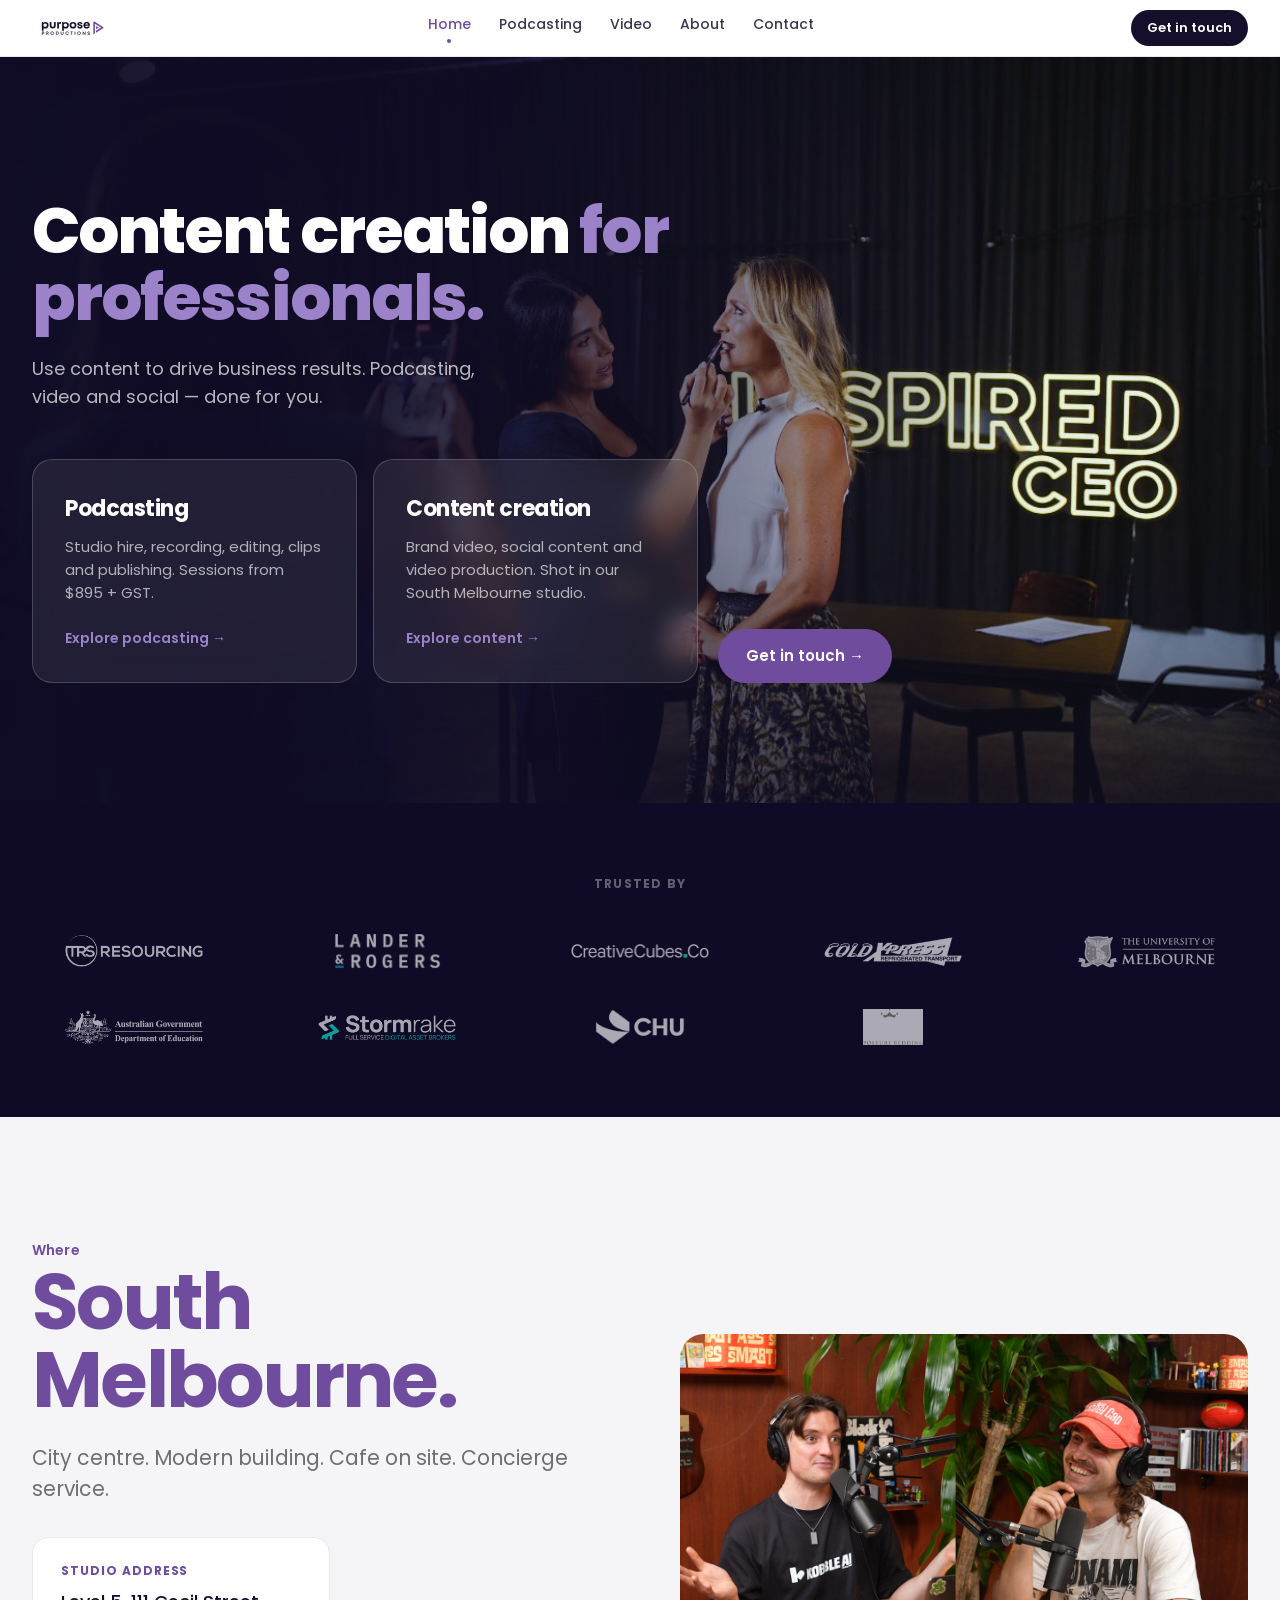
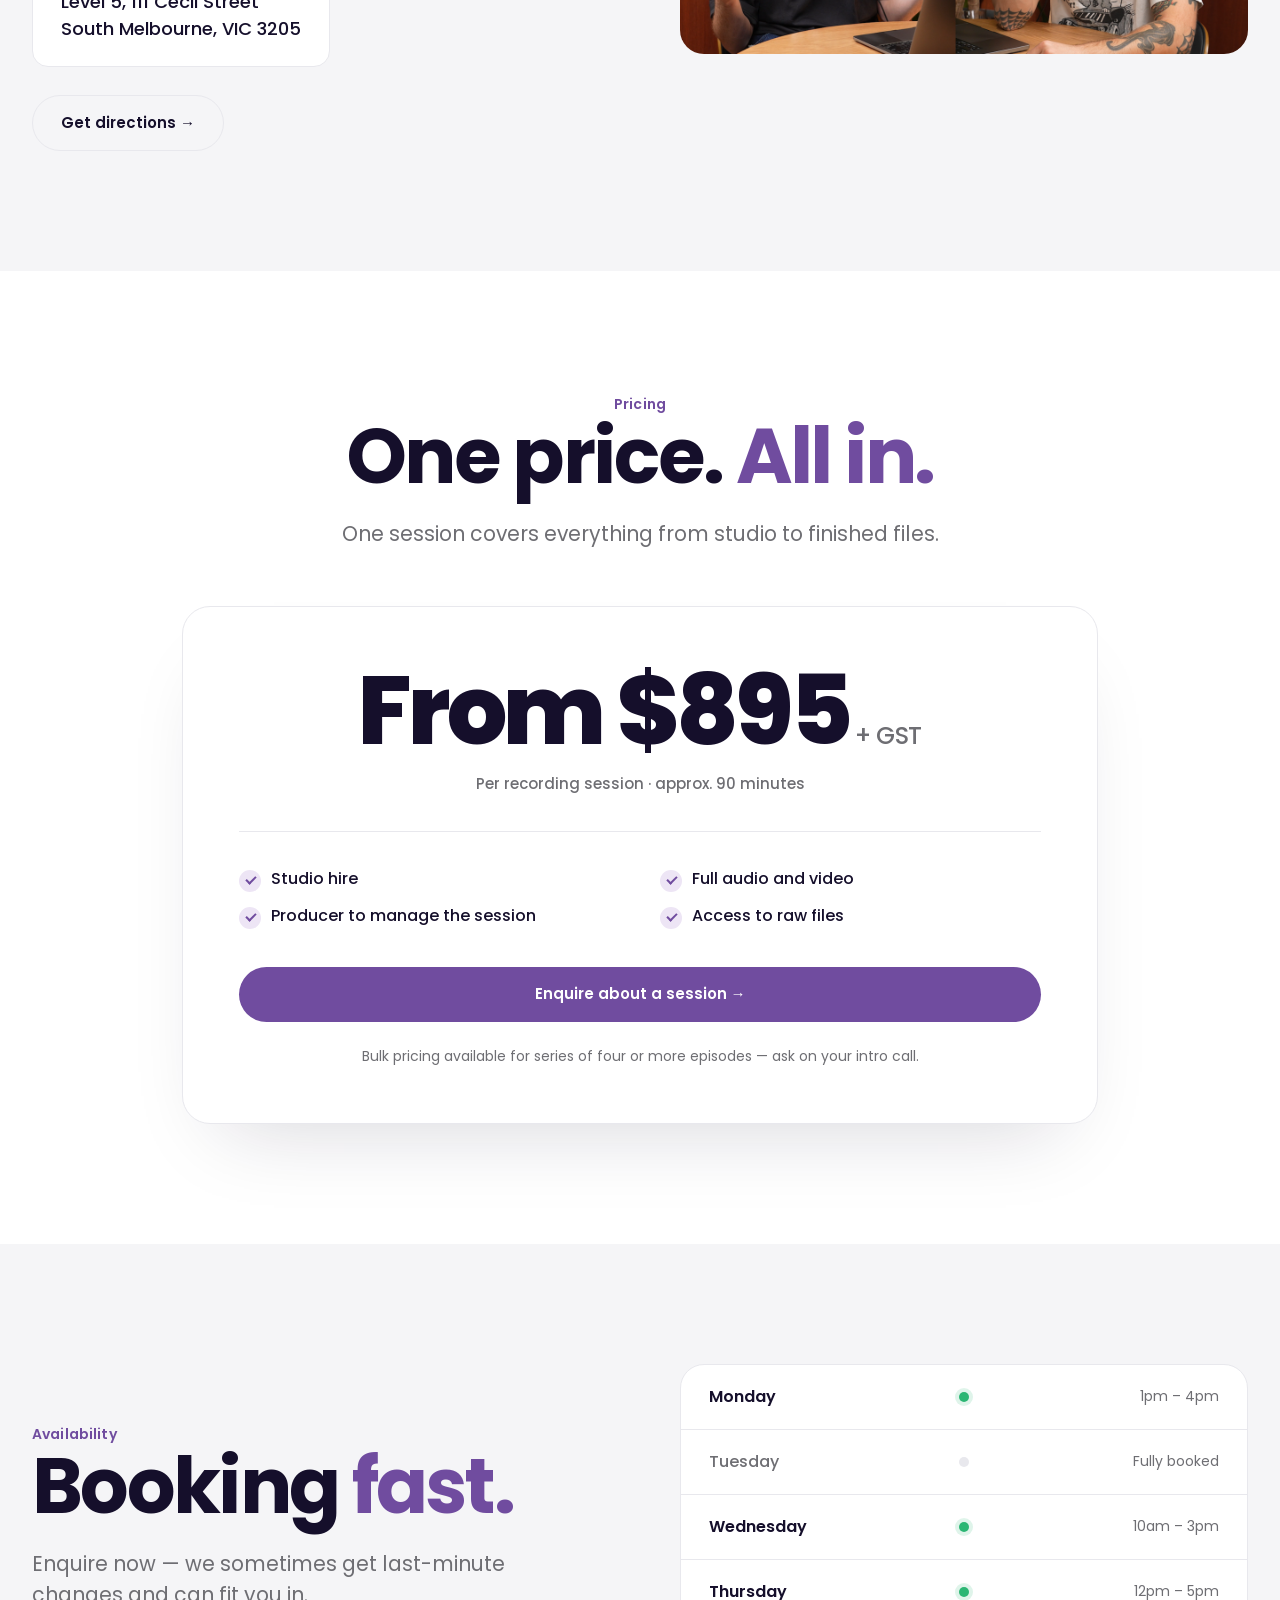
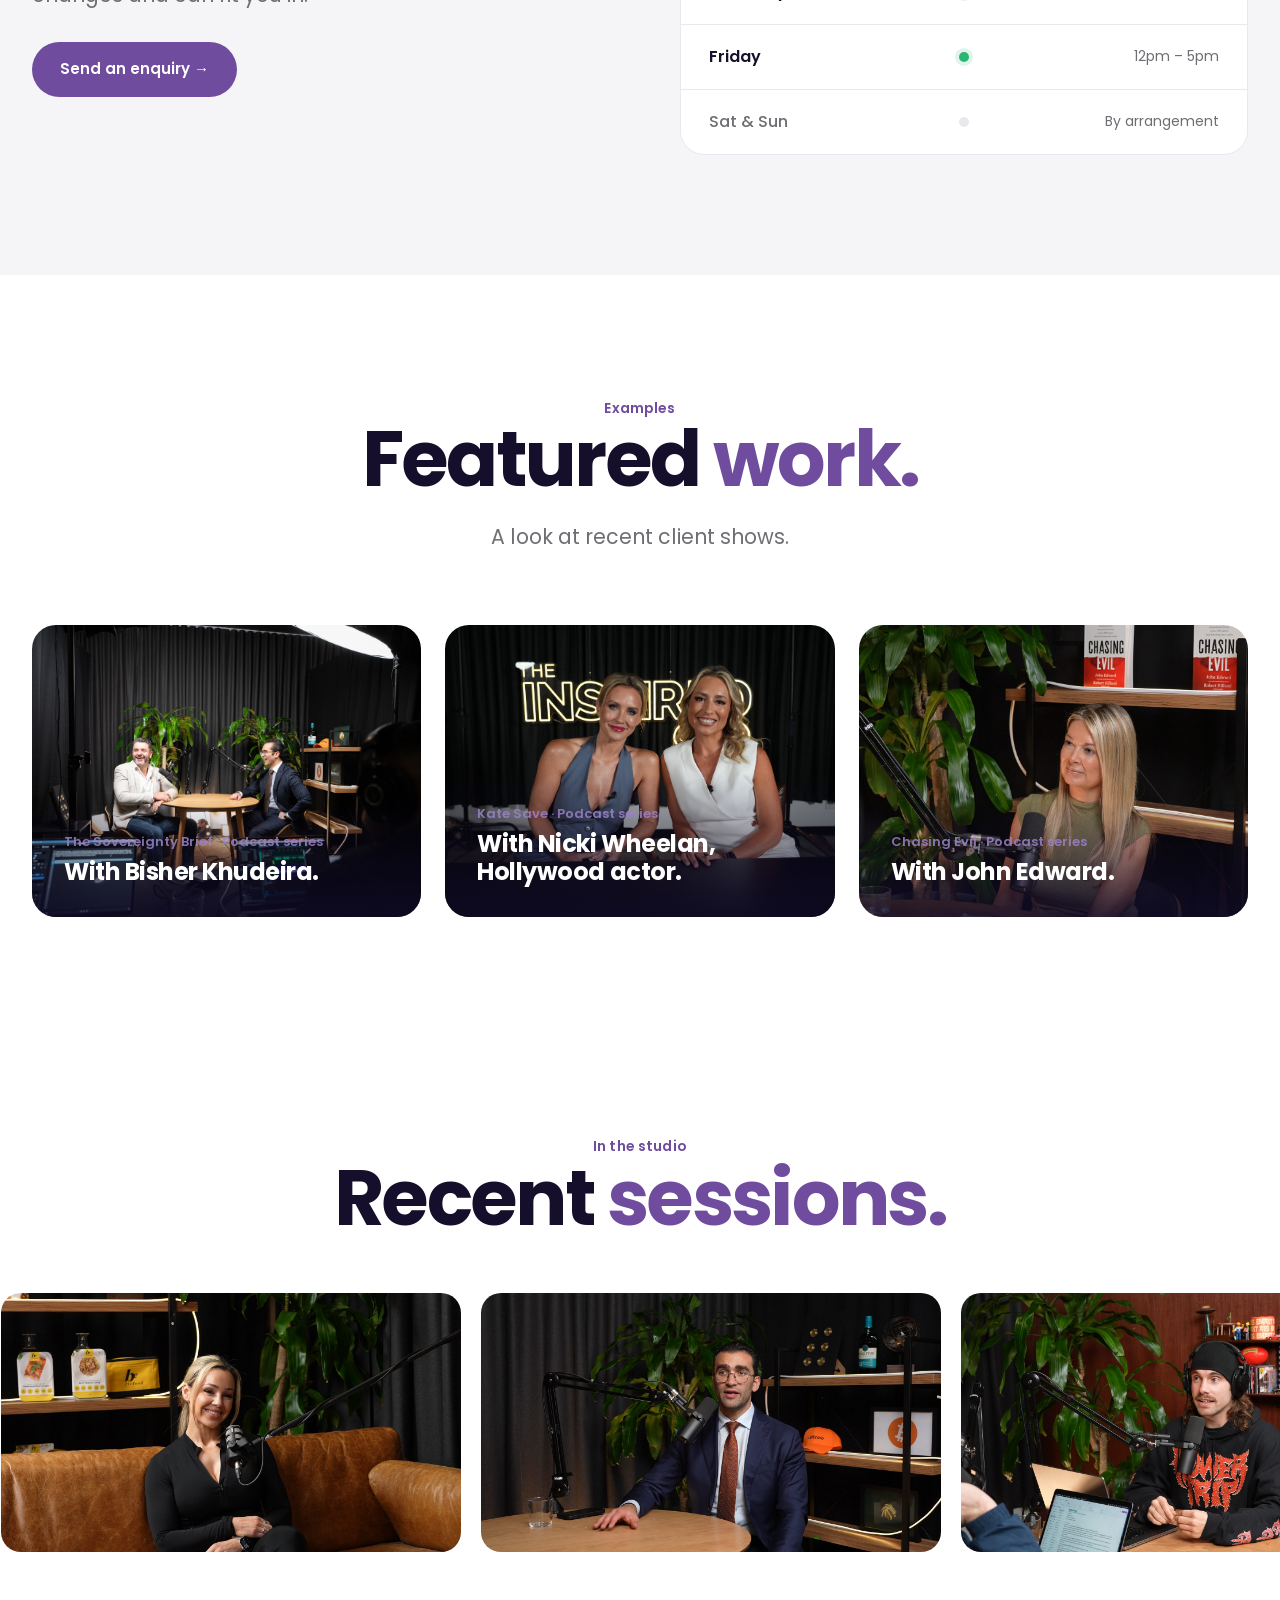
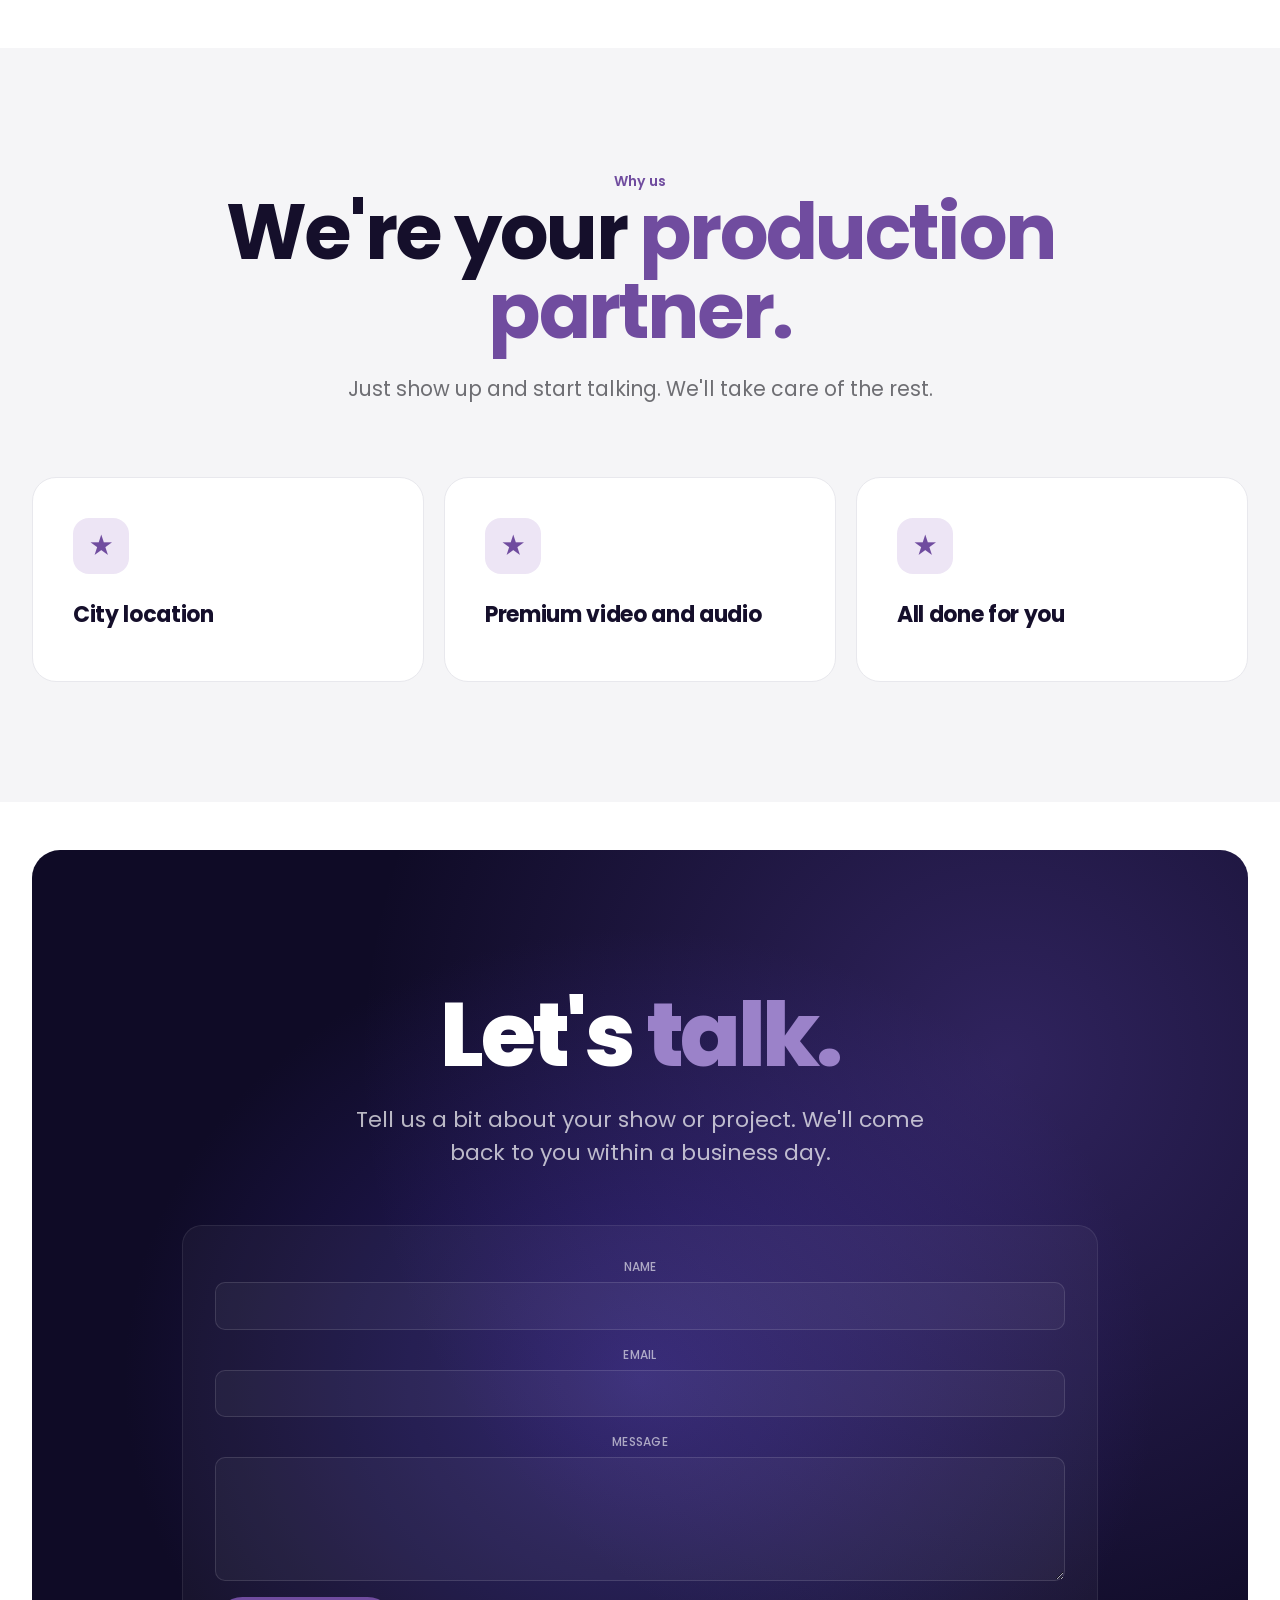
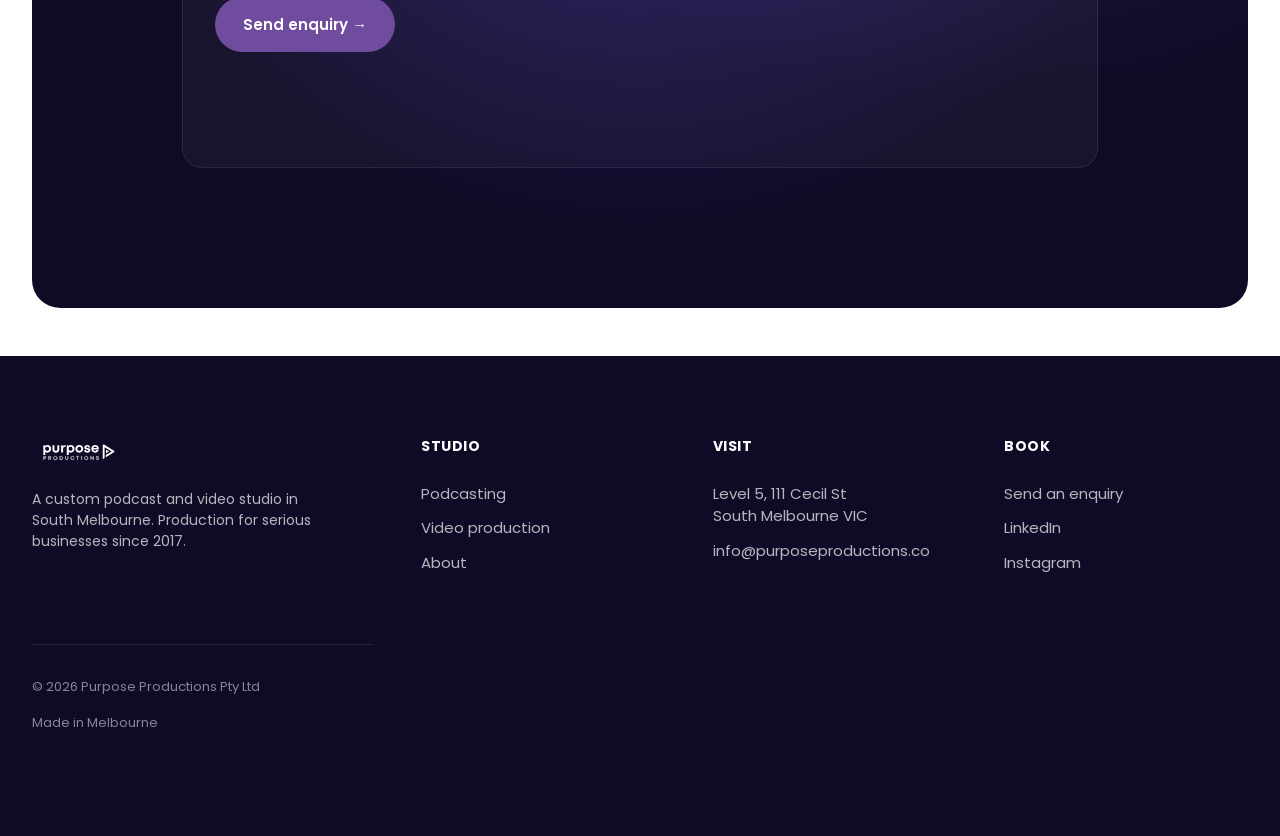
==== commit 568b8497: "Update Posture Bedding logo (was Crown Posture Bedding)" ====
--- a/index.html
+++ b/index.html
@@ -80,7 +80,7 @@
       <img src="assets/logos/6.png" alt="Client" class="trust__logo-img">
       <img src="assets/logos/7.png" alt="Client" class="trust__logo-img">
       <img src="assets/logos/8.png" alt="Client" class="trust__logo-img">
-      <img src="assets/logos/9.png" alt="Crown Posture Bedding" class="trust__logo-img">
+      <img src="assets/logos/9.png" alt="Posture Bedding" class="trust__logo-img">
     </div>
   </div>
 </section>
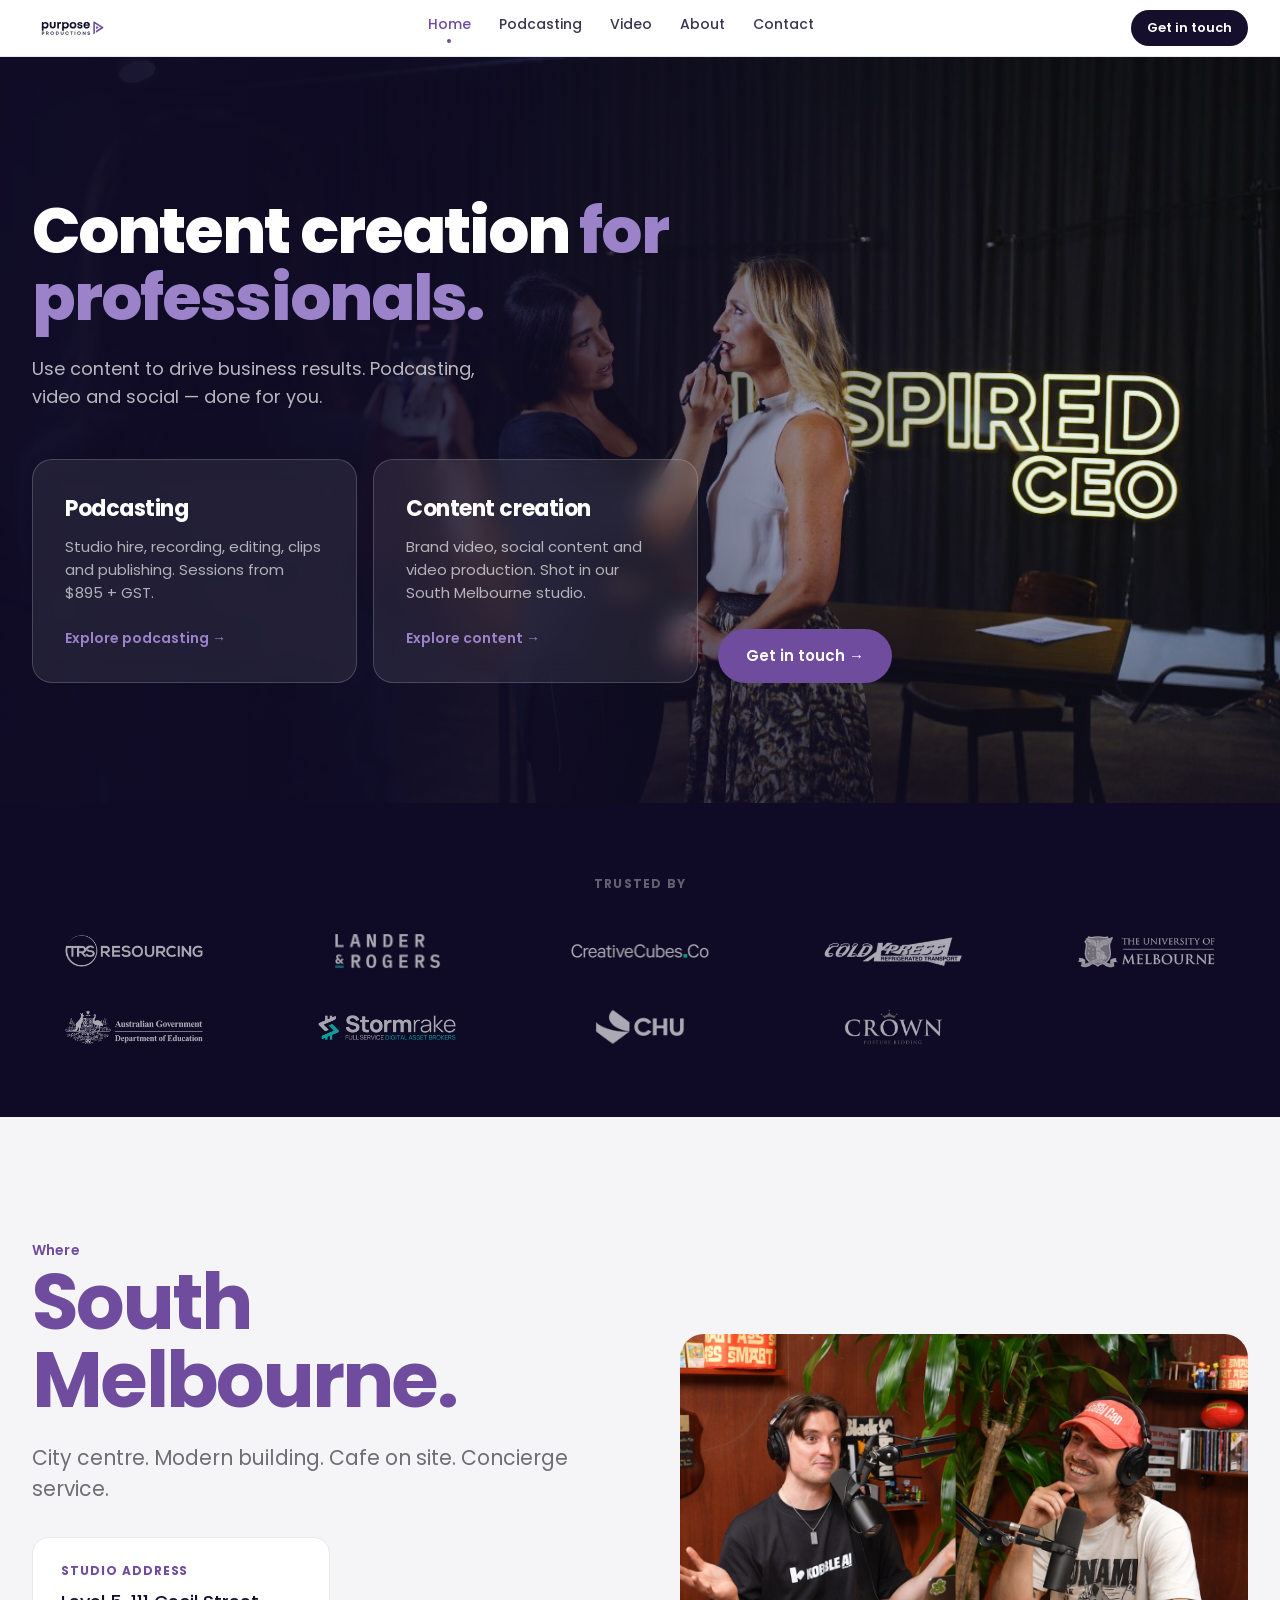
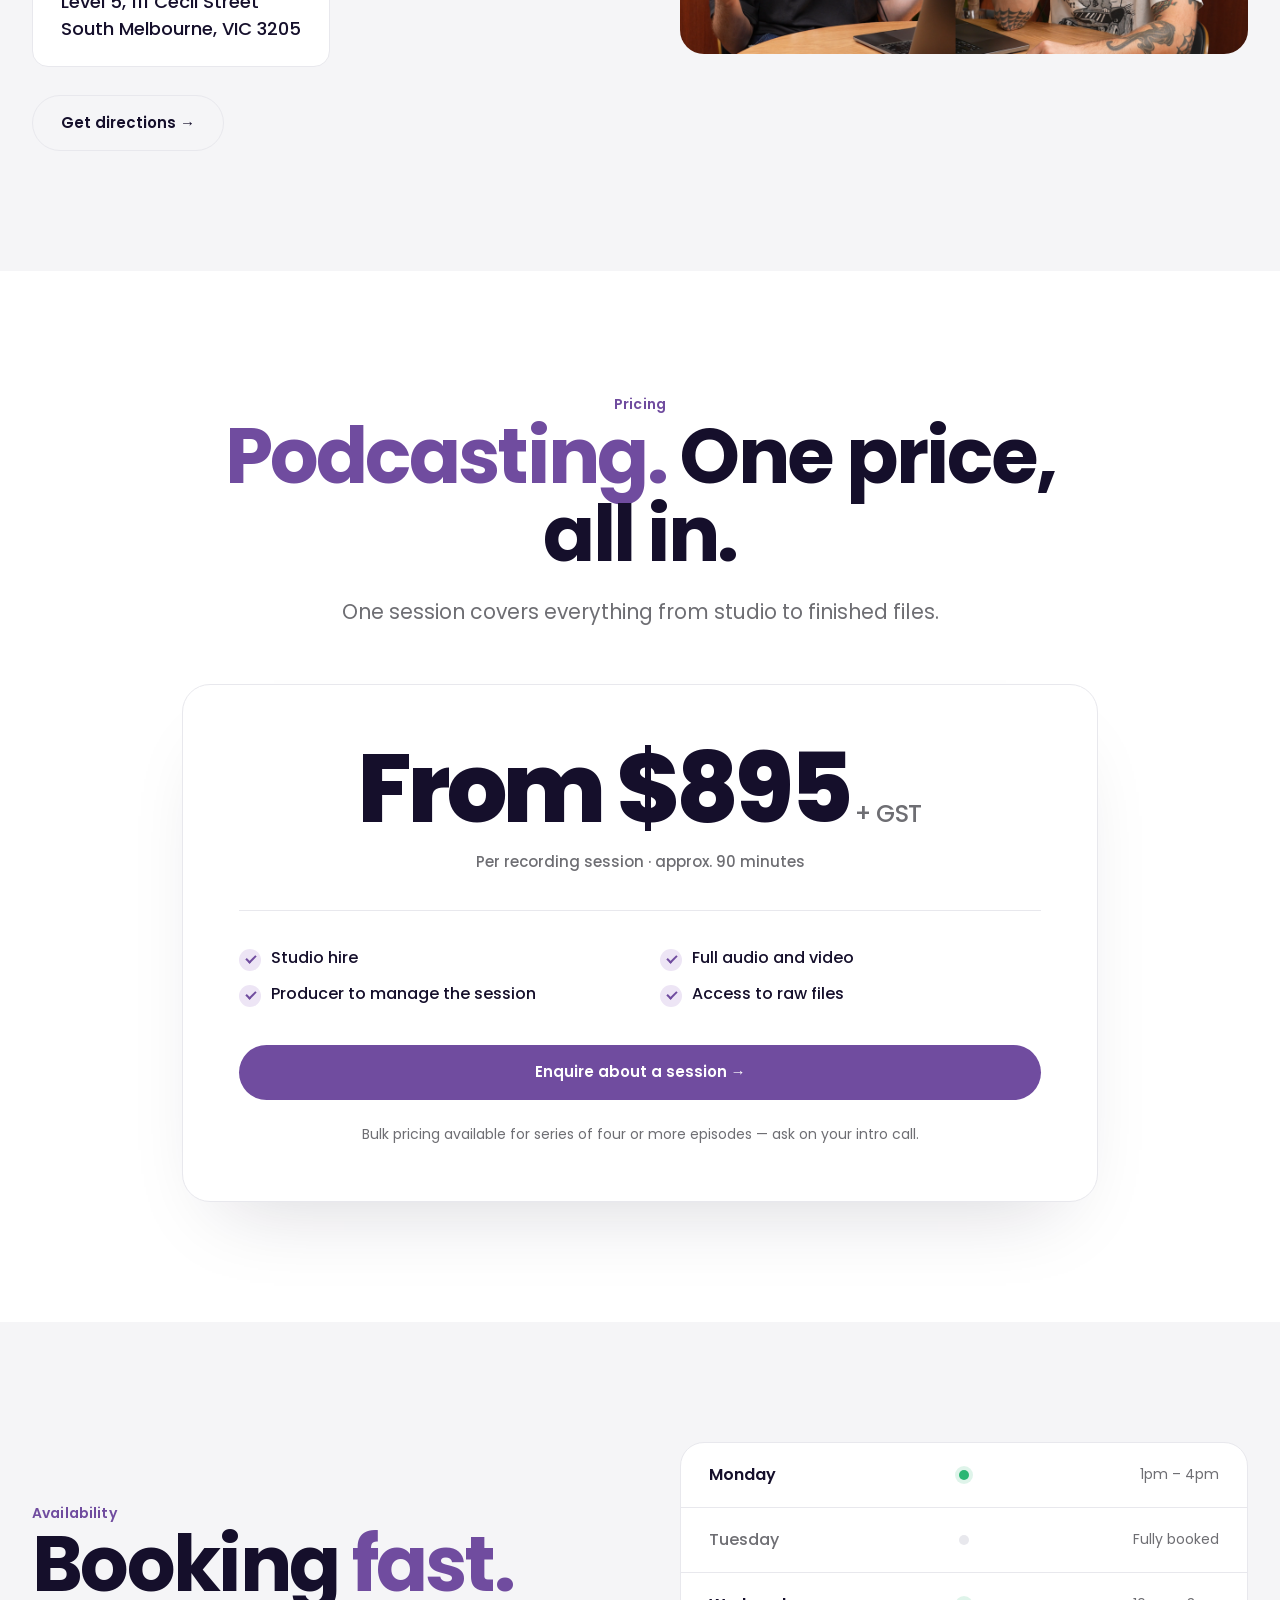
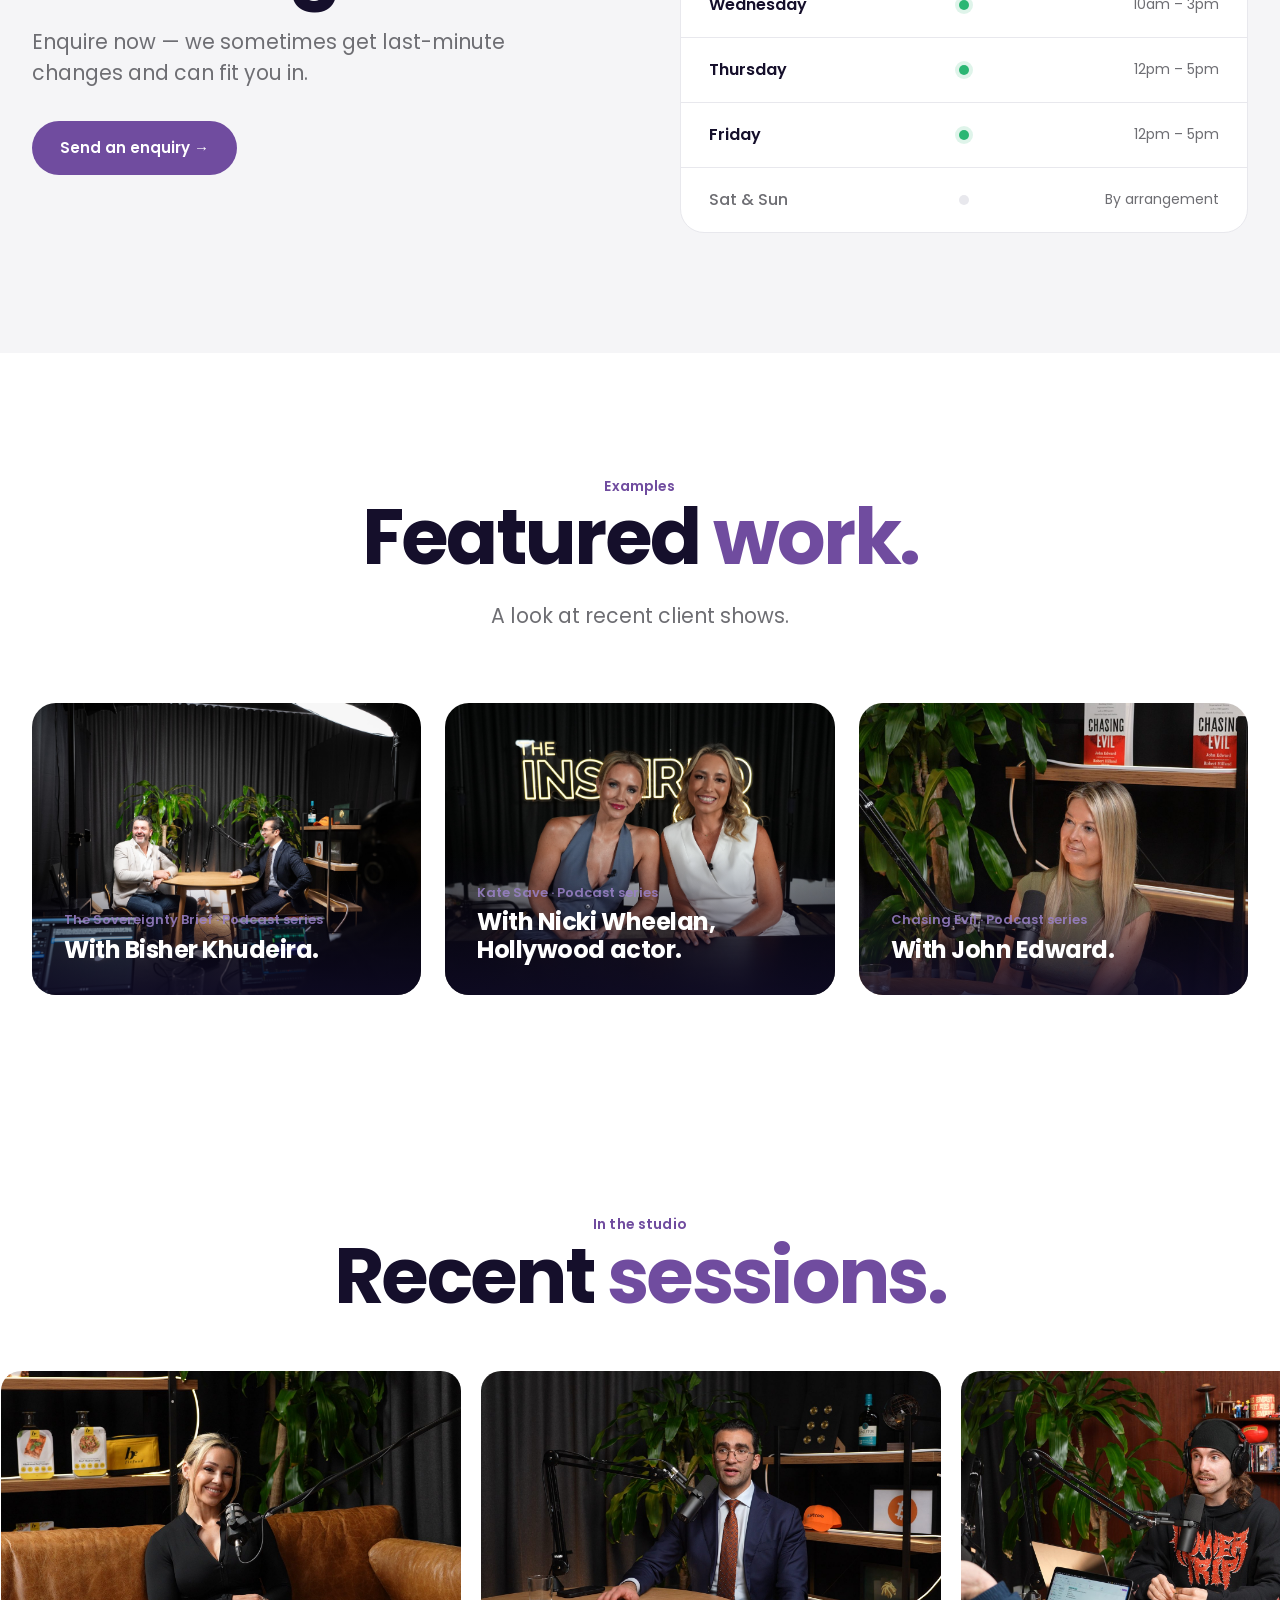
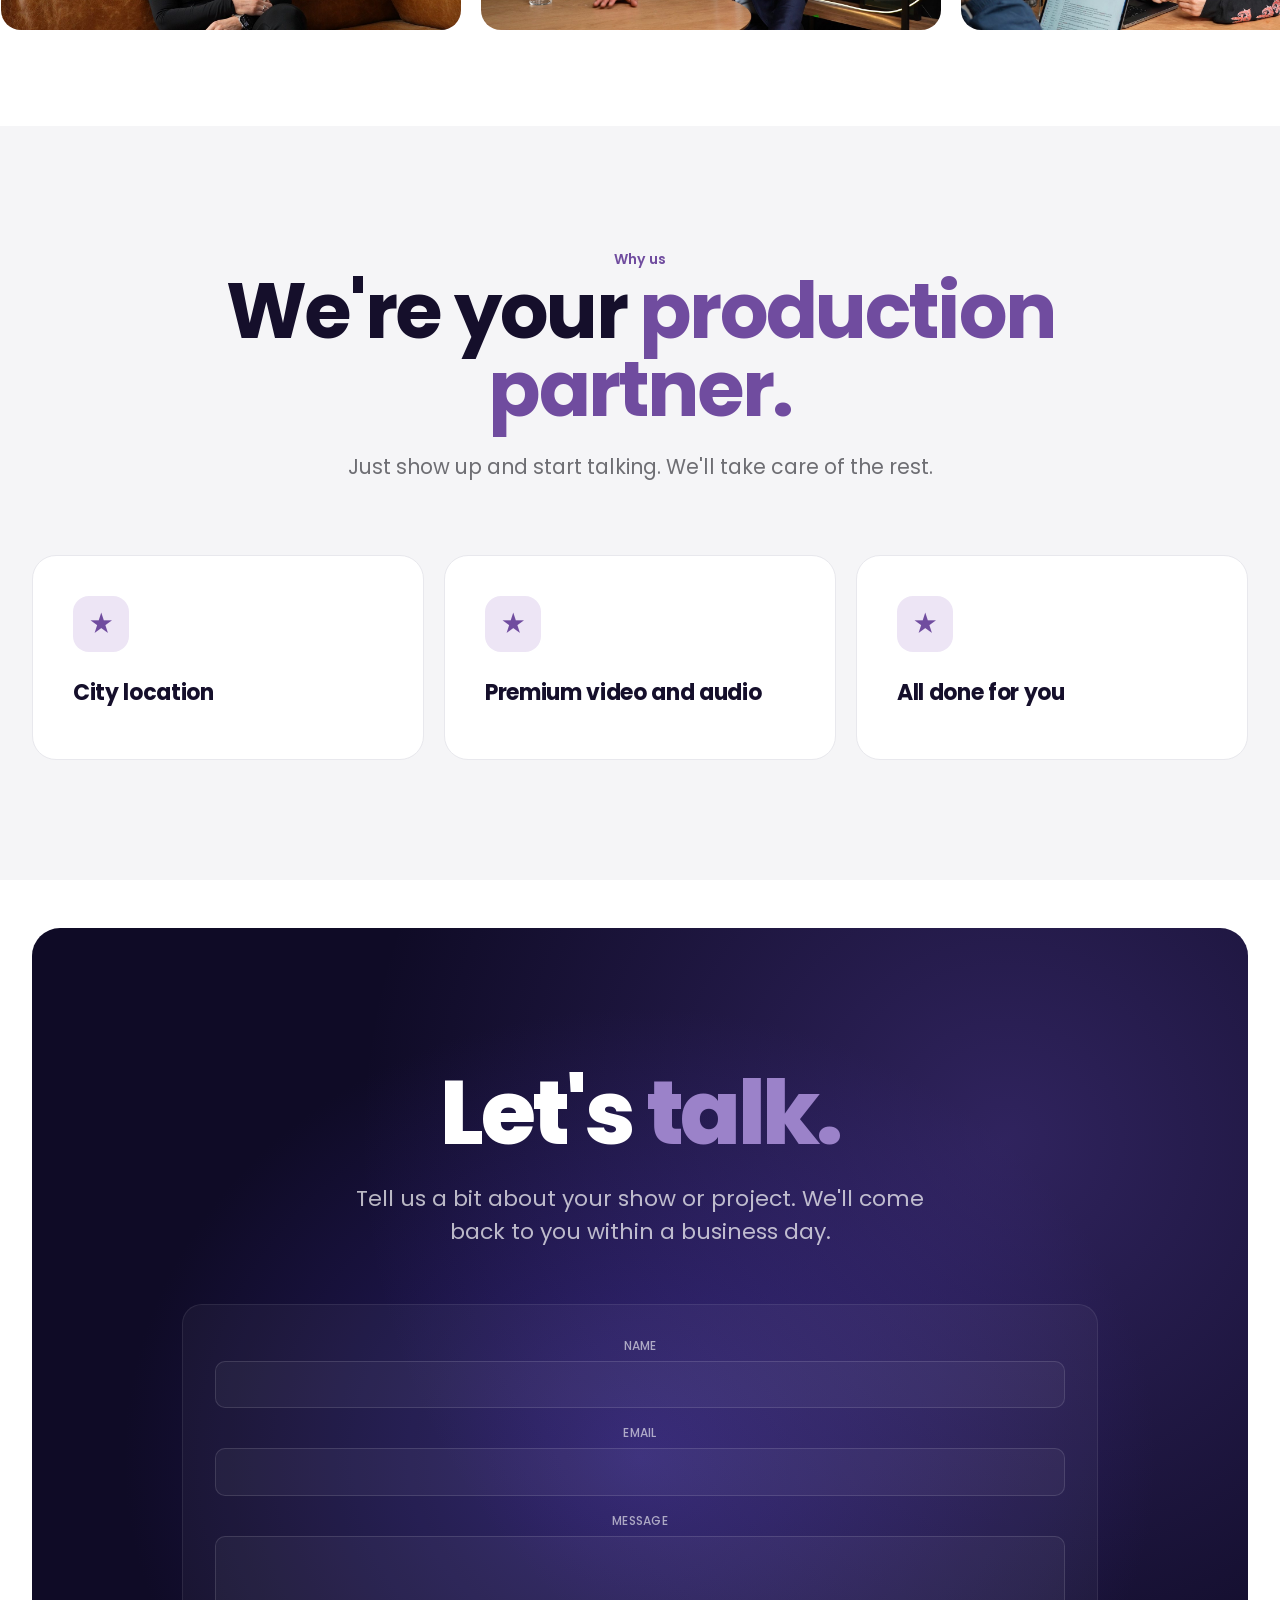
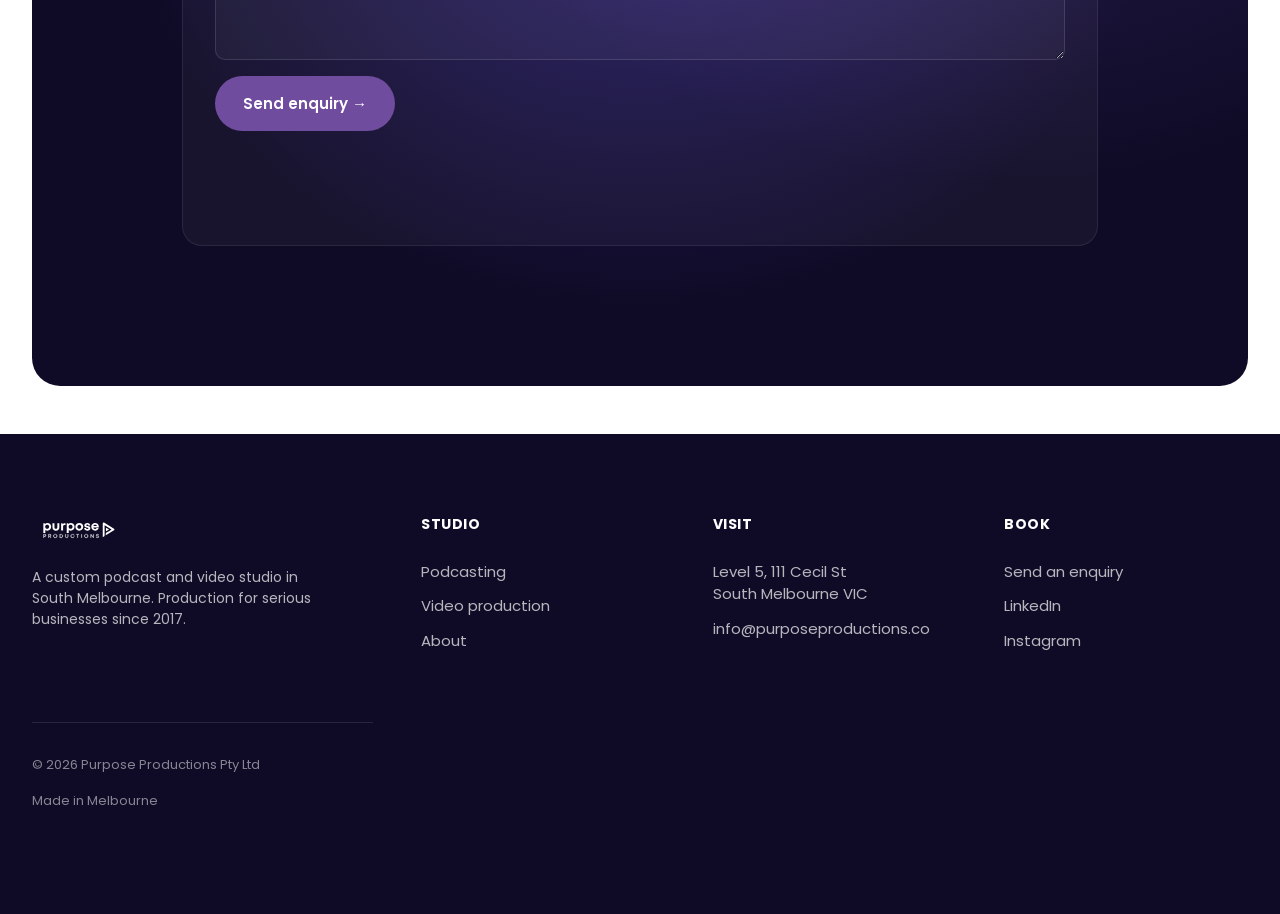
==== commit a9317cb1: "Contact form: real backend via Resend + FAQ + pricing tweaks - Home pricing H2: emphasise "Podcastin" ====
--- a/index.html
+++ b/index.html
@@ -114,7 +114,7 @@
   <div class="wrap--narrow">
     <div class="sec-head--center center">
       <span class="sec-eyebrow">Pricing</span>
-      <h2 class="sec-title" style="margin-left:auto;margin-right:auto;">One price. <span class="accent">All in.</span></h2>
+      <h2 class="sec-title" style="margin-left:auto;margin-right:auto;"><span class="accent">Podcasting.</span> One price, all in.</h2>
       <p class="sec-lede">One session covers everything from studio to finished files.</p>
     </div>
     <div class="pricing-card">
@@ -254,6 +254,7 @@
         <span>Message</span>
         <textarea name="message" rows="4" required></textarea>
       </label>
+      <input type="text" name="website" tabindex="-1" autocomplete="off" aria-hidden="true" style="position:absolute;left:-9999px;width:1px;height:1px;opacity:0;">
       <button type="submit" class="btn btn--primary contact-form__submit">Send enquiry →</button>
       <p class="contact-form__note" data-role="status"></p>
     </form>
@@ -264,24 +265,55 @@
   (function () {
     var form = document.getElementById('contact-form');
     if (!form) return;
-    form.addEventListener('submit', function (e) {
+    var status = form.querySelector('[data-role="status"]');
+    var submit = form.querySelector('.contact-form__submit');
+
+    form.addEventListener('submit', async function (e) {
       e.preventDefault();
+
       var data = new FormData(form);
-      var name = (data.get('name') || '').toString().trim();
-      var email = (data.get('email') || '').toString().trim();
-      var message = (data.get('message') || '').toString().trim();
-      var status = form.querySelector('[data-role="status"]');
-      if (!name || !email || !message) {
-        if (status) status.textContent = 'Please fill out every field.';
+      var payload = {
+        name: (data.get('name') || '').toString().trim(),
+        email: (data.get('email') || '').toString().trim(),
+        message: (data.get('message') || '').toString().trim(),
+        website: (data.get('website') || '').toString(),
+      };
+
+      if (!payload.name || !payload.email || !payload.message) {
+        status.textContent = 'Please fill out every field.';
+        status.style.color = '';
         return;
       }
-      var subject = 'New enquiry from ' + name;
-      var body = message + '\n\n— ' + name + '\n' + email;
-      var href = 'mailto:info@purposeproductions.co'
-        + '?subject=' + encodeURIComponent(subject)
-        + '&body=' + encodeURIComponent(body);
-      window.location.href = href;
-      if (status) status.textContent = 'Opening your email app…';
+
+      submit.disabled = true;
+      var originalText = submit.textContent;
+      submit.textContent = 'Sending…';
+      status.style.color = '';
+      status.textContent = '';
+
+      try {
+        var resp = await fetch('/api/contact', {
+          method: 'POST',
+          headers: { 'Content-Type': 'application/json' },
+          body: JSON.stringify(payload),
+        });
+        var body = await resp.json().catch(function () { return {}; });
+
+        if (resp.ok) {
+          form.reset();
+          status.style.color = 'rgba(180, 220, 180, 0.9)';
+          status.textContent = "Thanks — we've got your message and we'll come back to you within a business day.";
+        } else {
+          status.style.color = 'rgba(255, 200, 200, 0.9)';
+          status.textContent = body.error || 'Something went wrong. Try again in a moment.';
+        }
+      } catch (err) {
+        status.style.color = 'rgba(255, 200, 200, 0.9)';
+        status.textContent = 'Network issue — try again, or email info@purposeproductions.co directly.';
+      } finally {
+        submit.disabled = false;
+        submit.textContent = originalText;
+      }
     });
   })();
 </script>
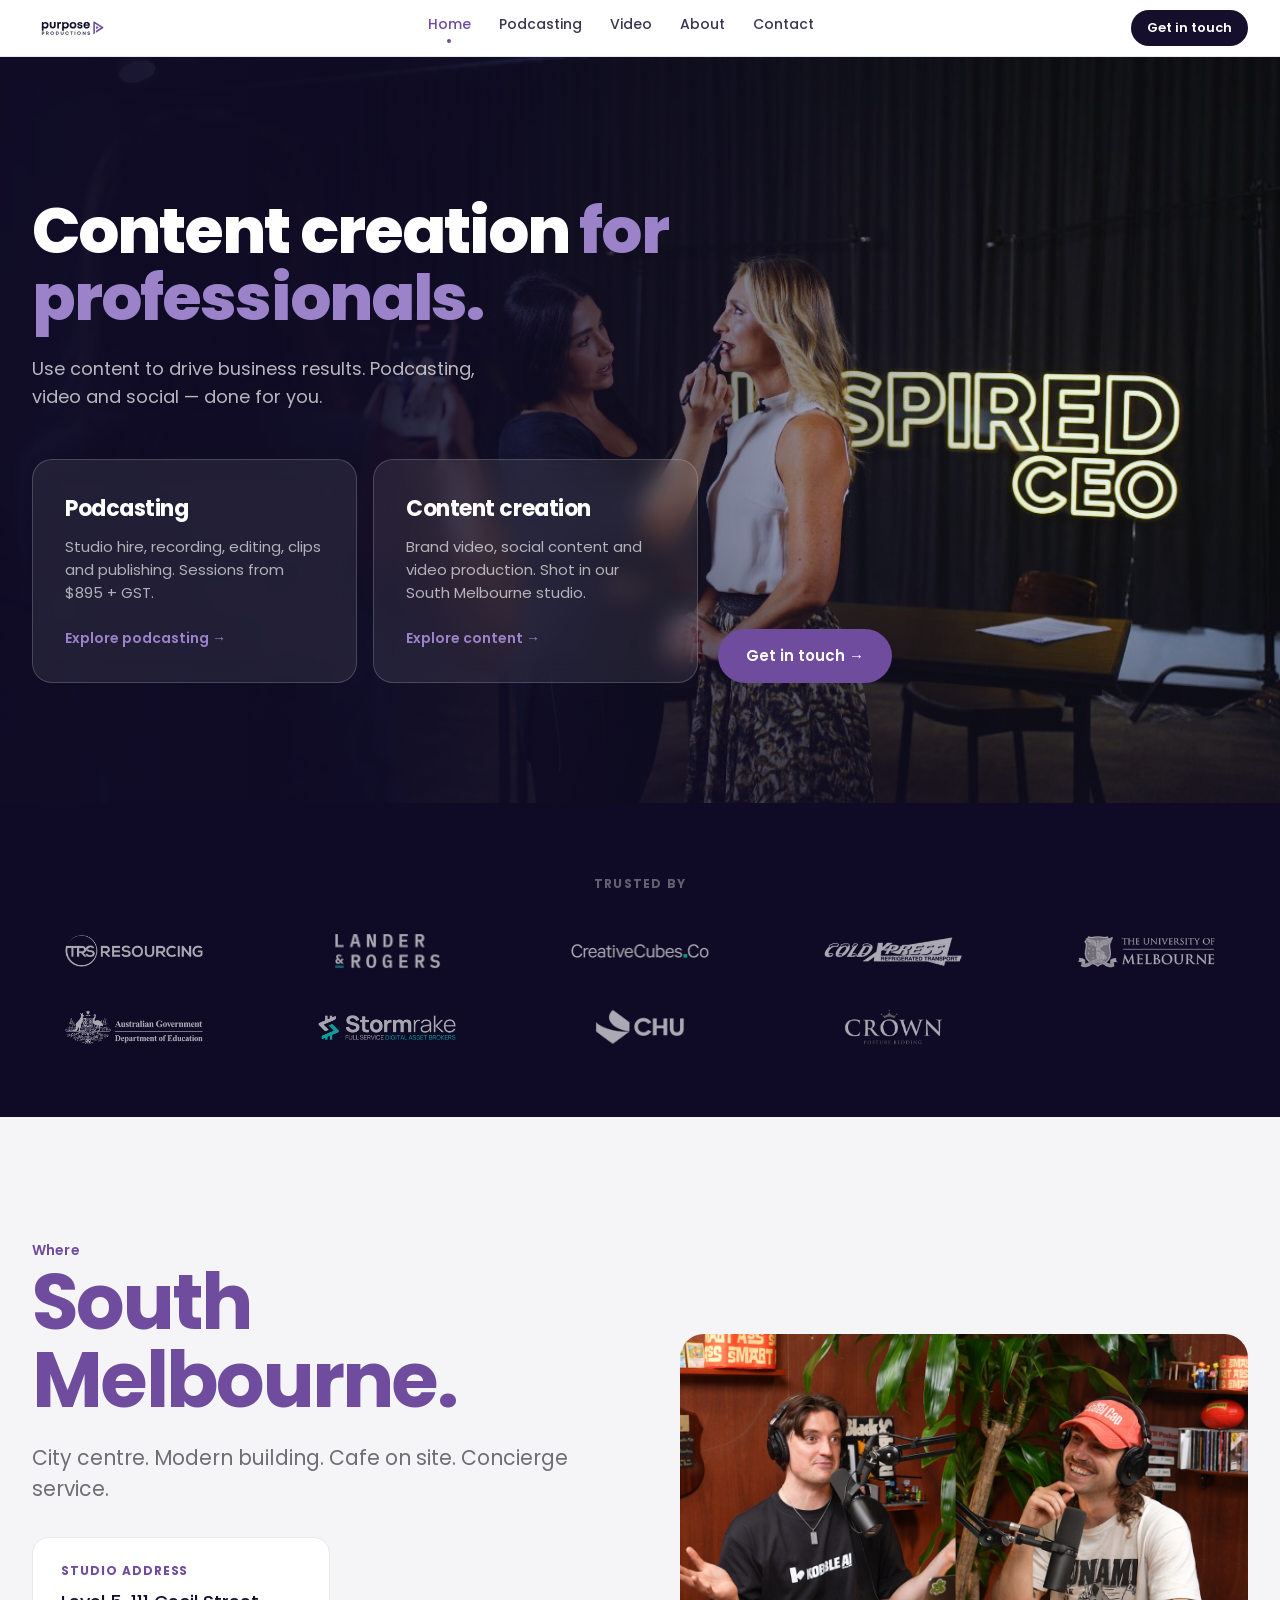
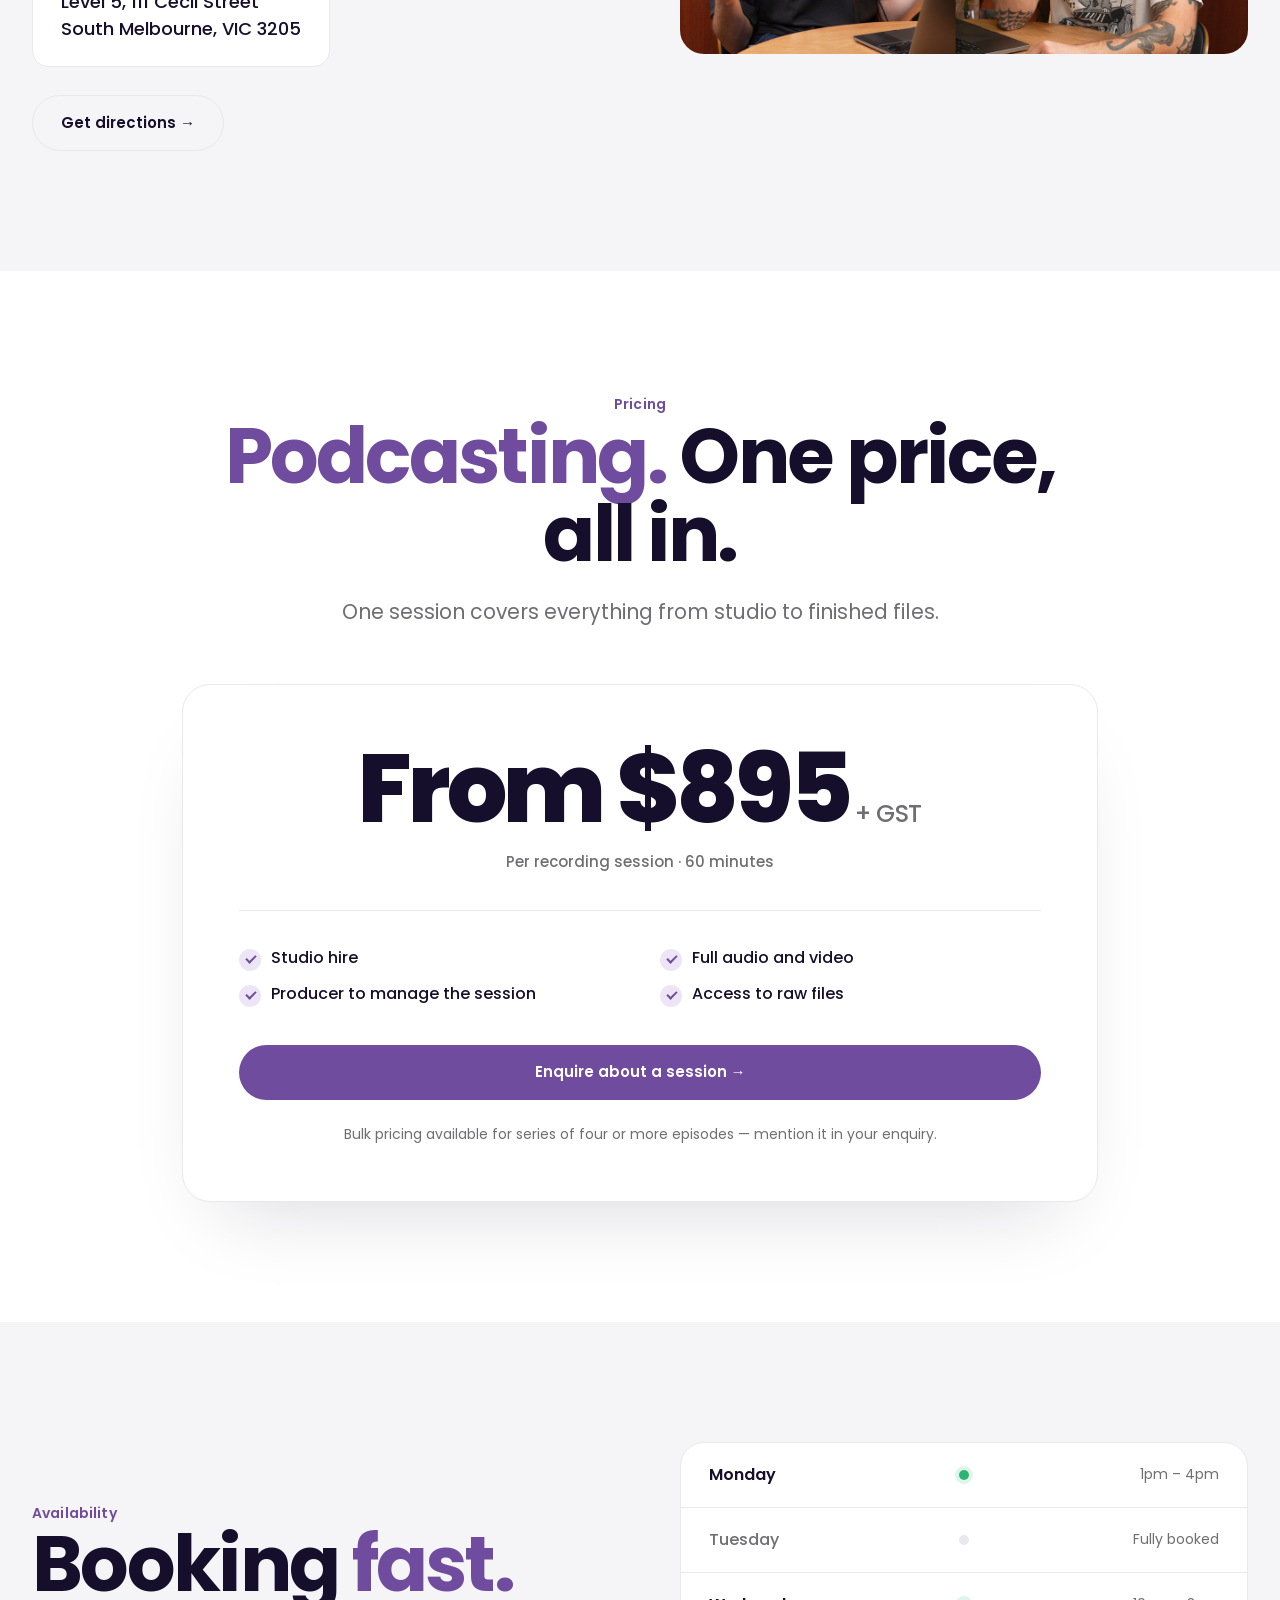
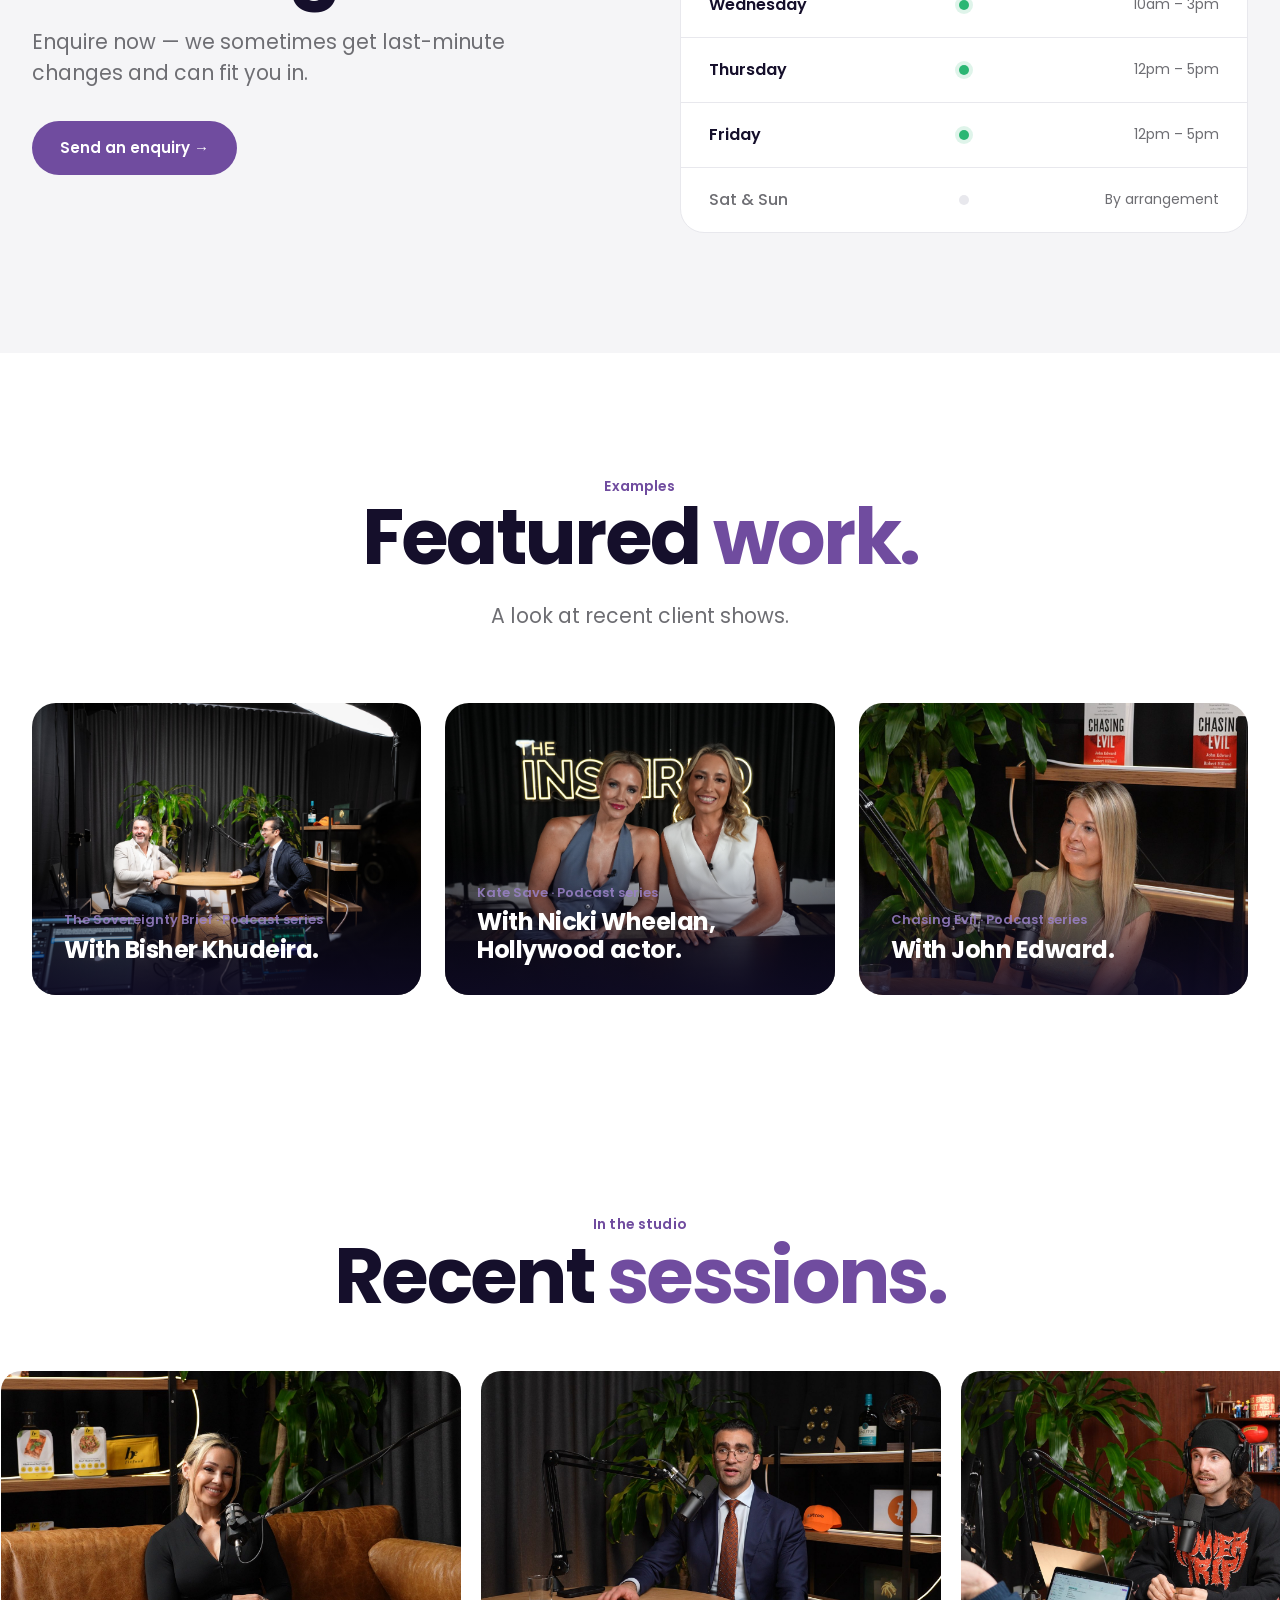
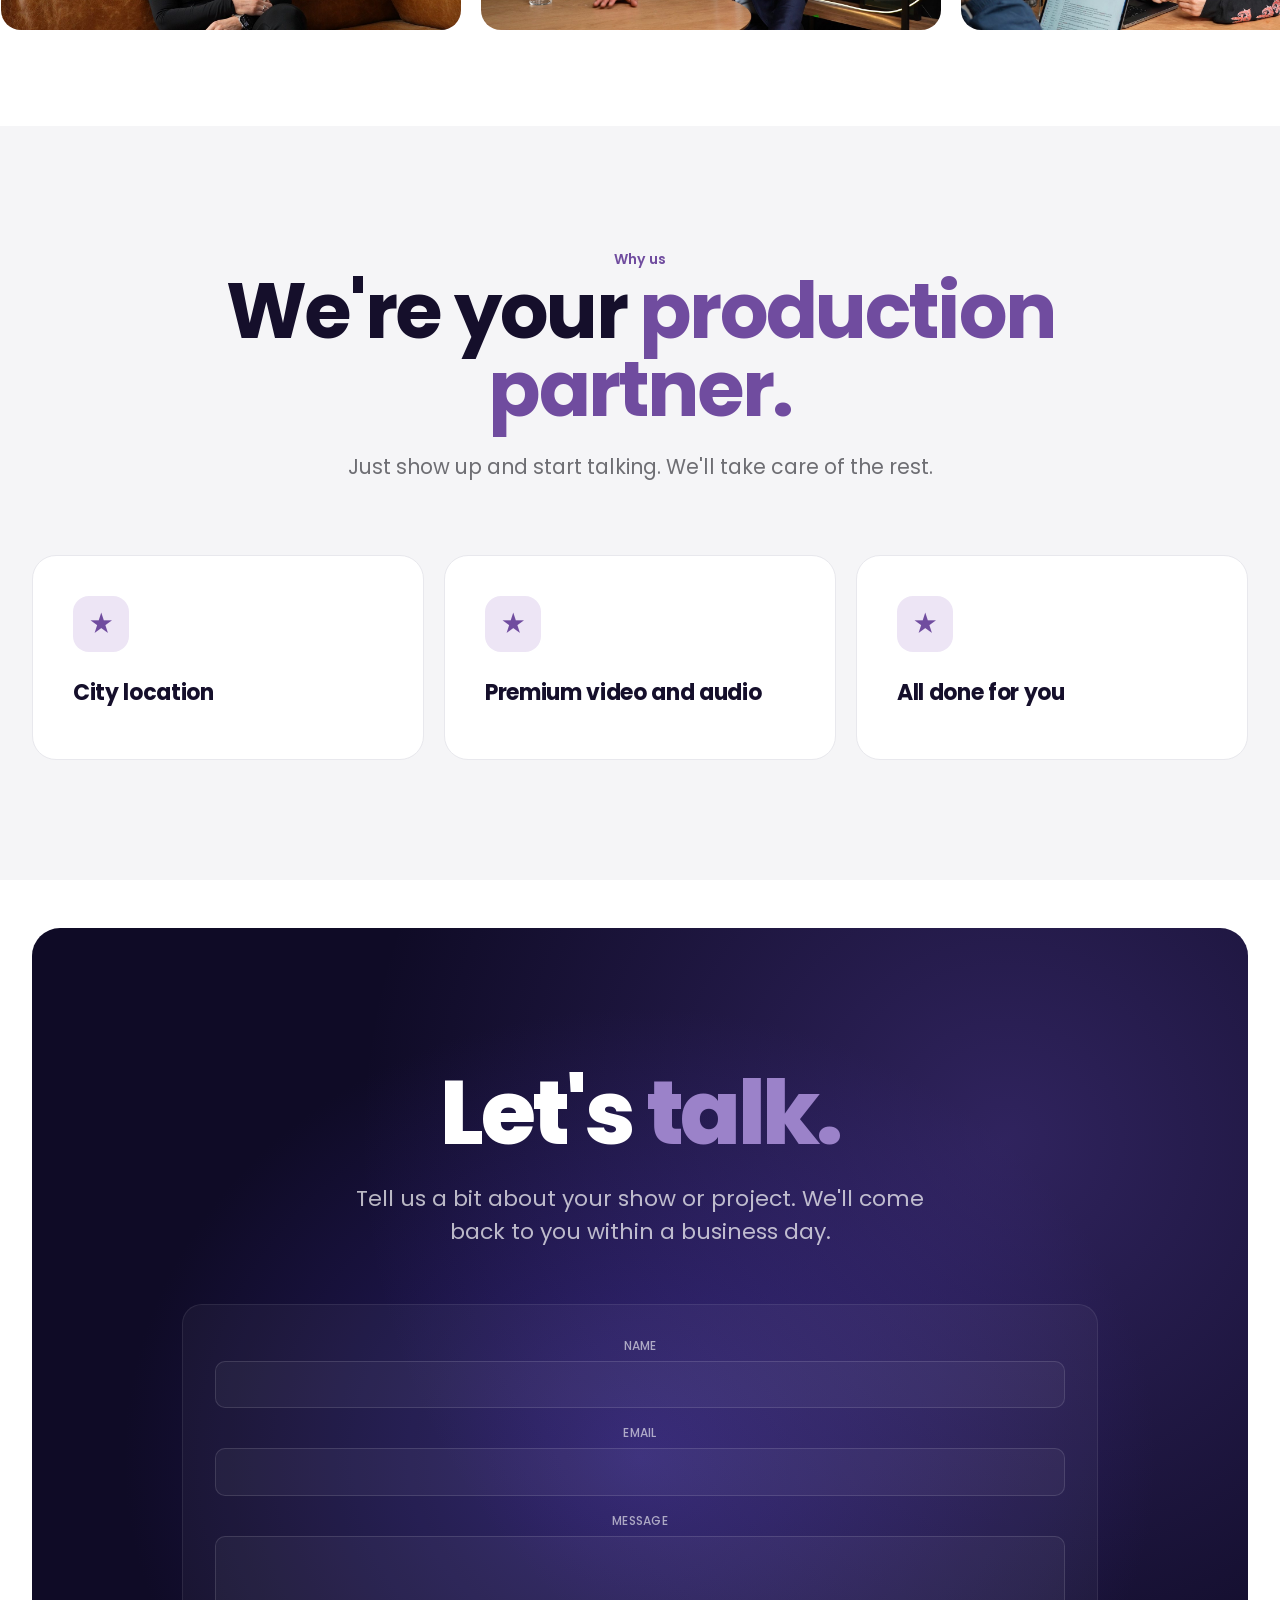
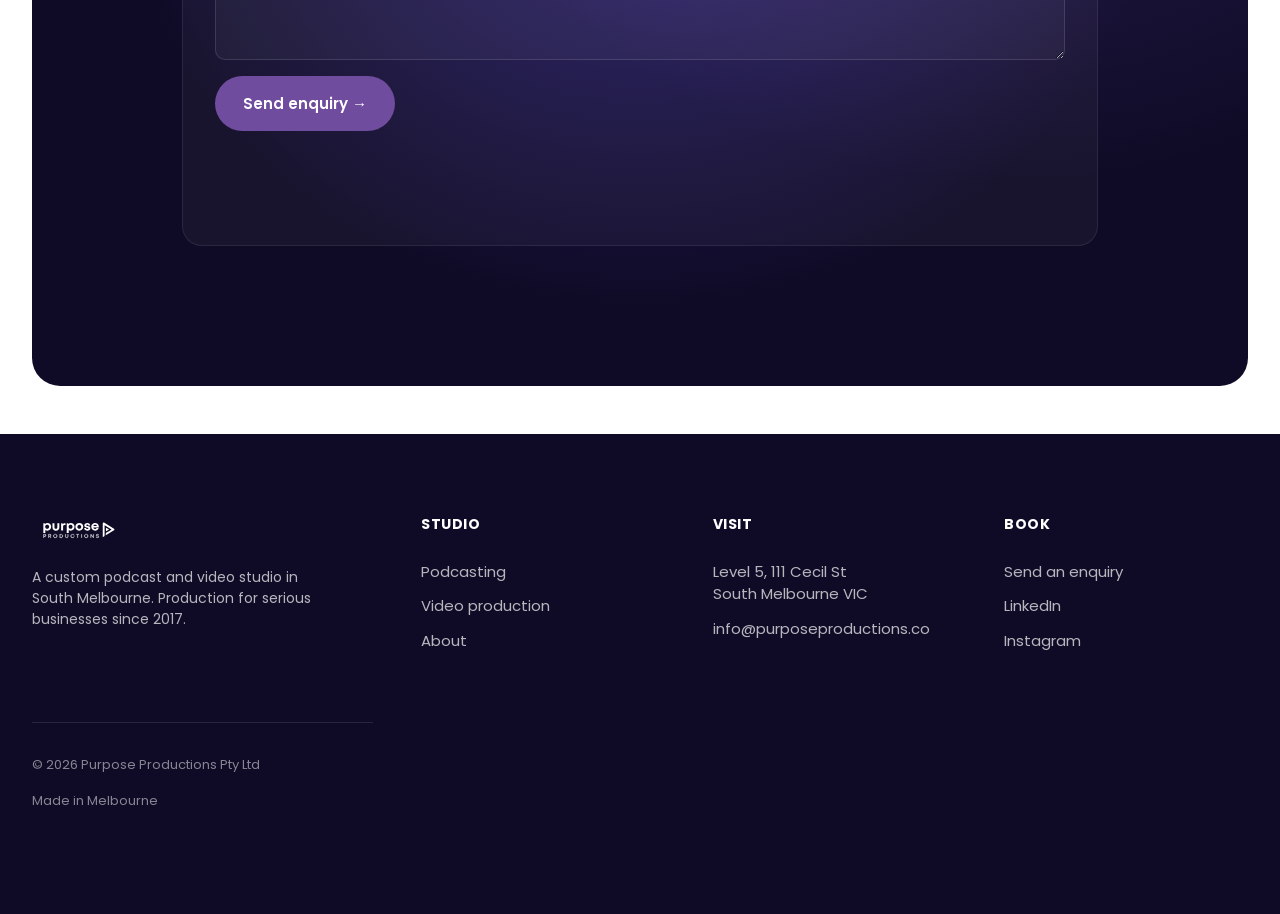
==== commit c4b1cddd: "Site audit fixes: stale pricing/copy consistency - Meta descriptions: home + podcasting still advert" ====
--- a/index.html
+++ b/index.html
@@ -4,7 +4,7 @@
 <meta charset="utf-8">
 <meta name="viewport" content="width=device-width, initial-scale=1">
 <title>Purpose Productions — Podcasting for professionals · South Melbourne</title>
-<meta name="description" content="A custom podcast and video studio in South Melbourne. Broadcast-grade production from $800 + GST per session. Trusted by law, finance, government and national brands.">
+<meta name="description" content="A custom podcast and video studio in South Melbourne. Broadcast-grade production from $895 + GST per session. Trusted by law, finance, government and national brands.">
 <link rel="preconnect" href="https://fonts.googleapis.com">
 <link rel="preconnect" href="https://fonts.gstatic.com" crossorigin>
 <link href="https://fonts.googleapis.com/css2?family=Poppins:wght@300;400;500;600;700;800&display=swap" rel="stylesheet">
@@ -120,7 +120,7 @@
     <div class="pricing-card">
       <div class="pricing-card__head">
         <div class="pricing-card__num">From $895<span class="pricing-card__gst"> + GST</span></div>
-        <div class="pricing-card__label">Per recording session · approx. 90 minutes</div>
+        <div class="pricing-card__label">Per recording session · 60 minutes</div>
       </div>
       <ul class="check-list">
         <li>Studio hire</li>
@@ -129,7 +129,7 @@
         <li>Access to raw files</li>
       </ul>
       <a class="btn btn--primary" href="#contact" style="width:100%;justify-content:center;margin-top:8px;">Enquire about a session →</a>
-      <p class="pricing-card__note">Bulk pricing available for series of four or more episodes — ask on your intro call.</p>
+      <p class="pricing-card__note">Bulk pricing available for series of four or more episodes — mention it in your enquiry.</p>
     </div>
   </div>
 </section>
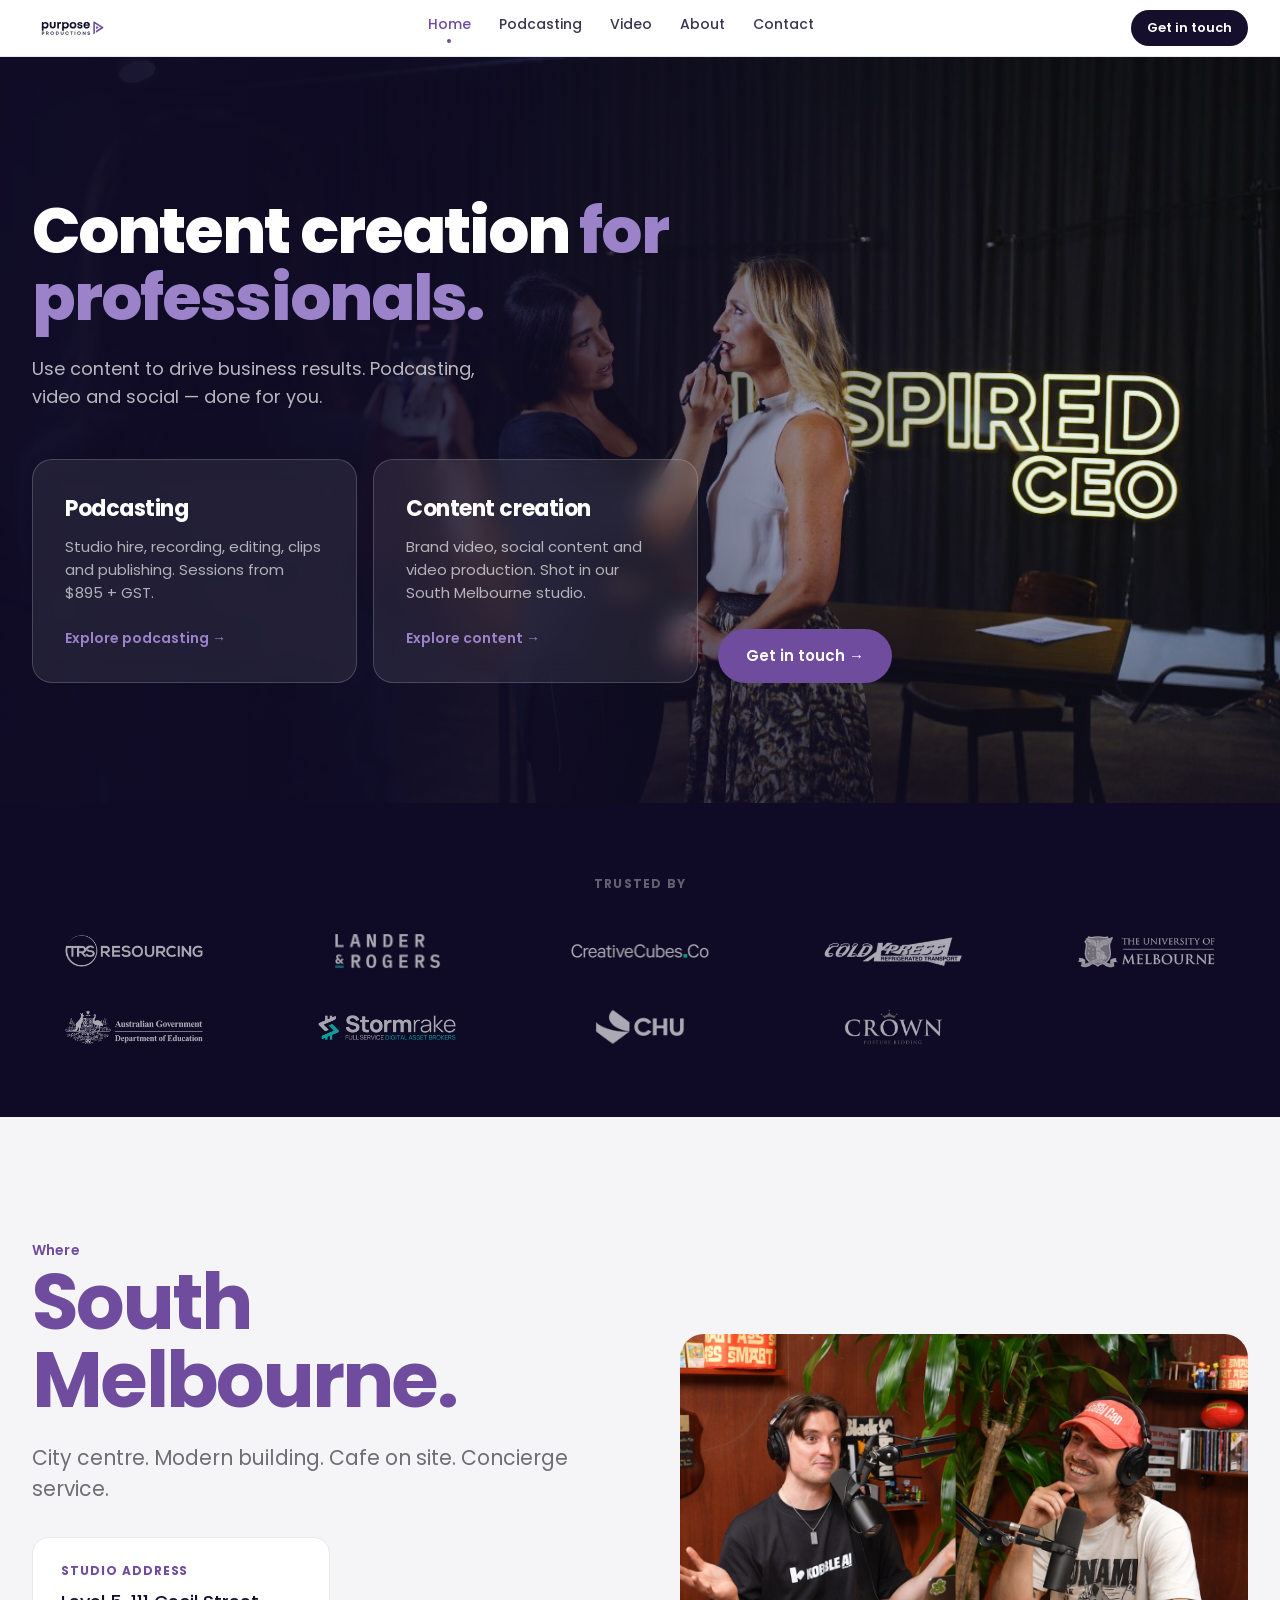
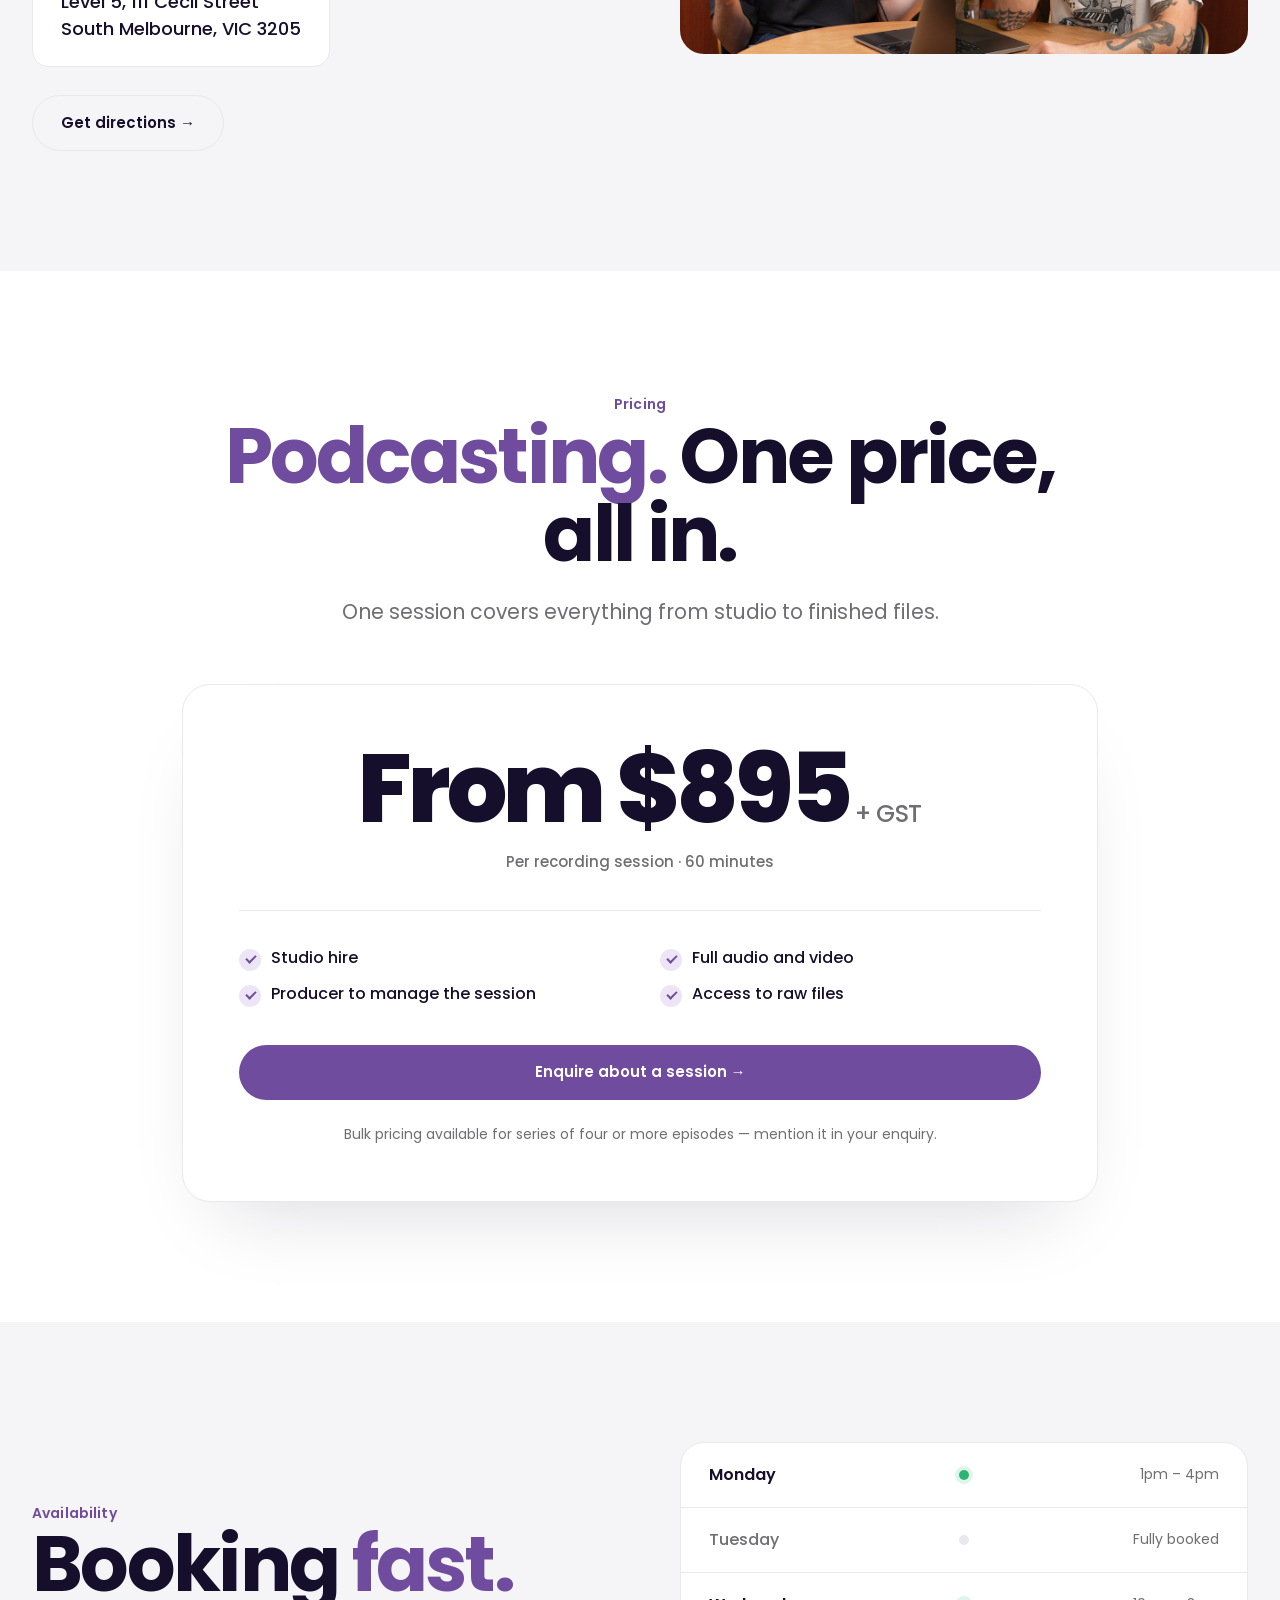
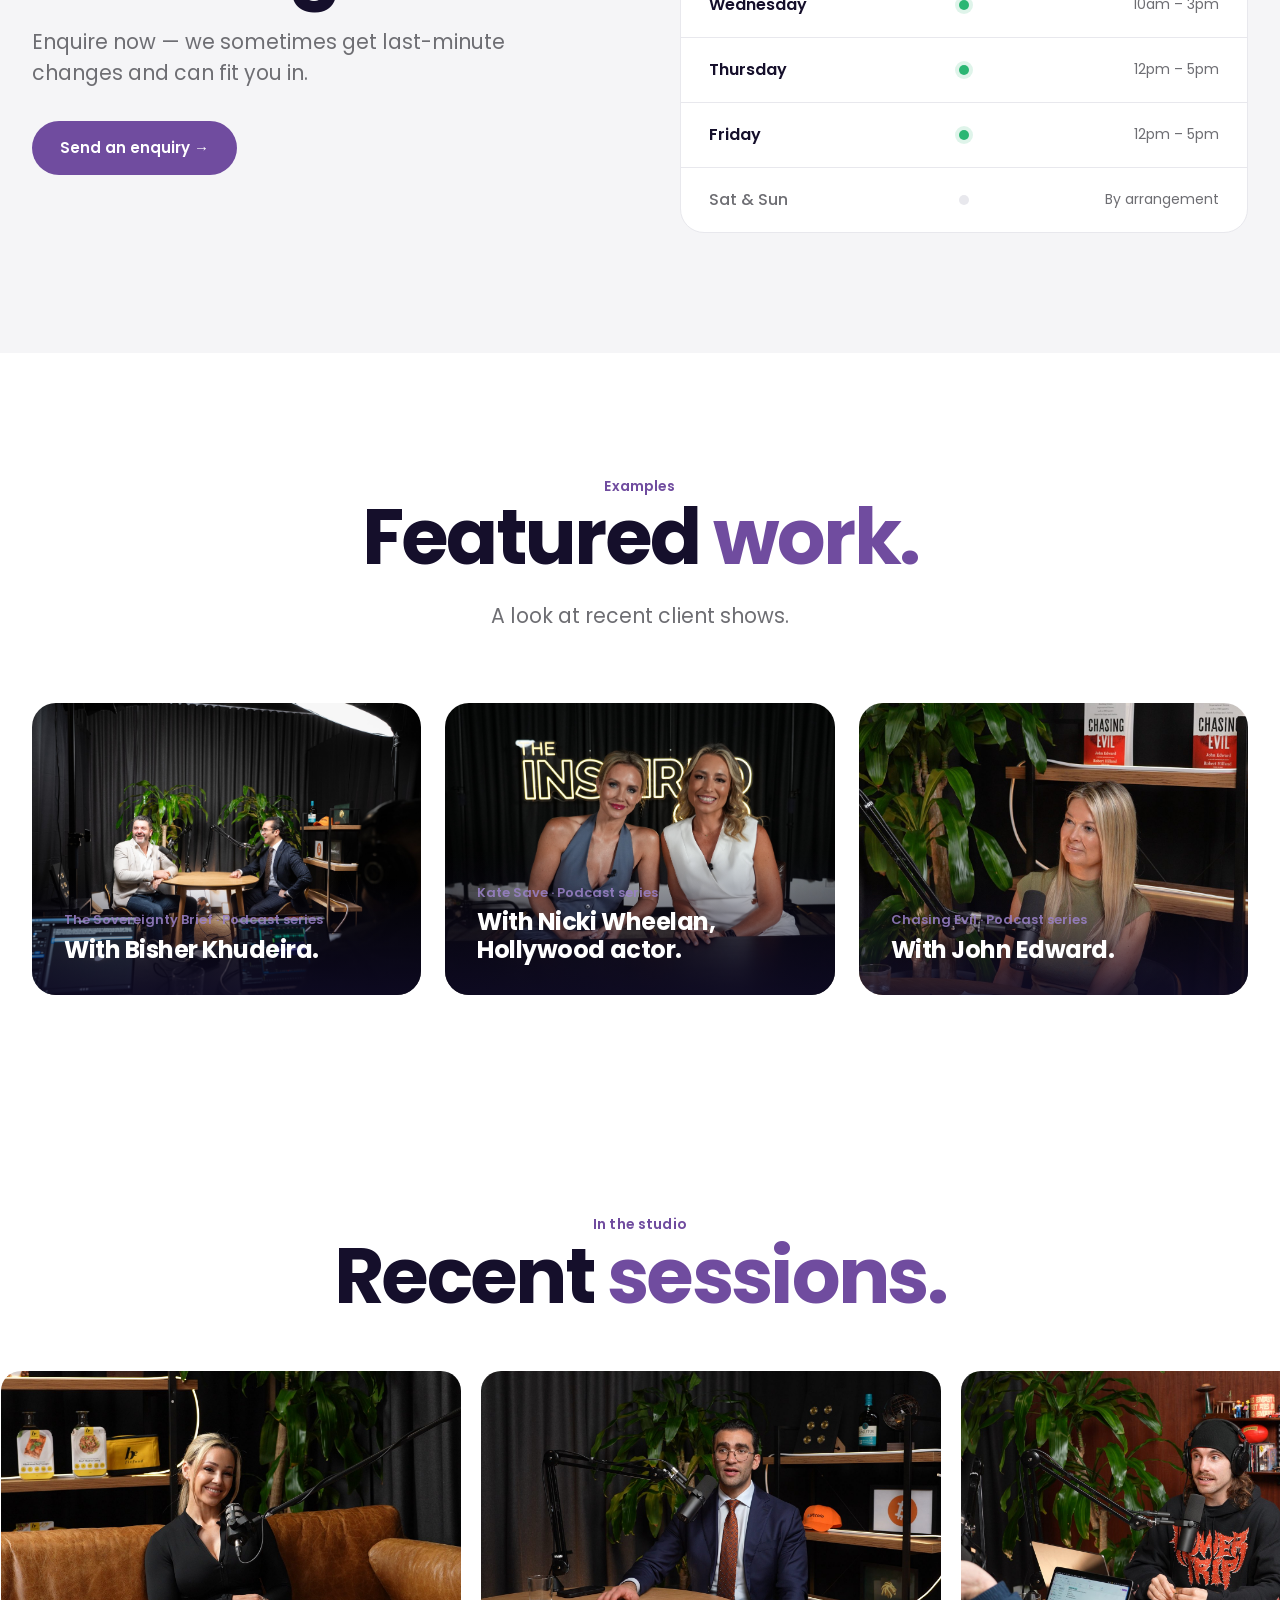
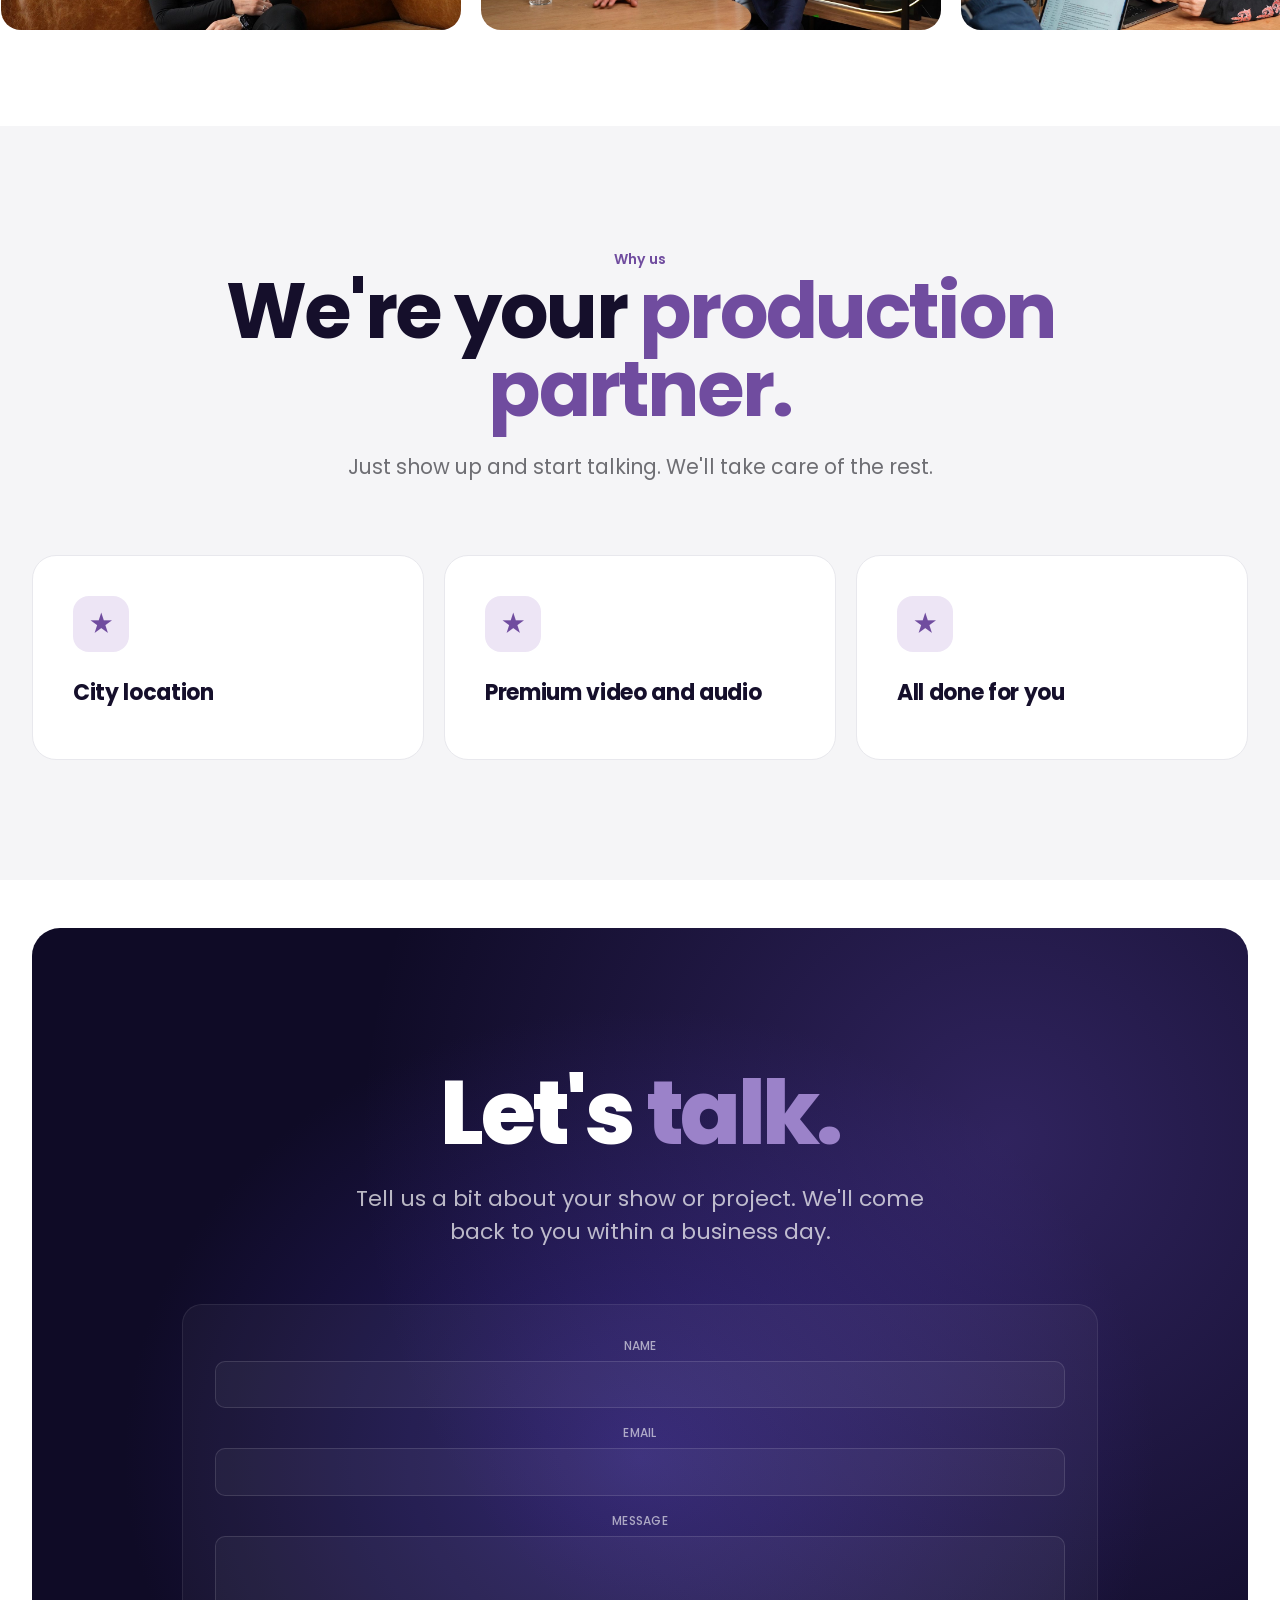
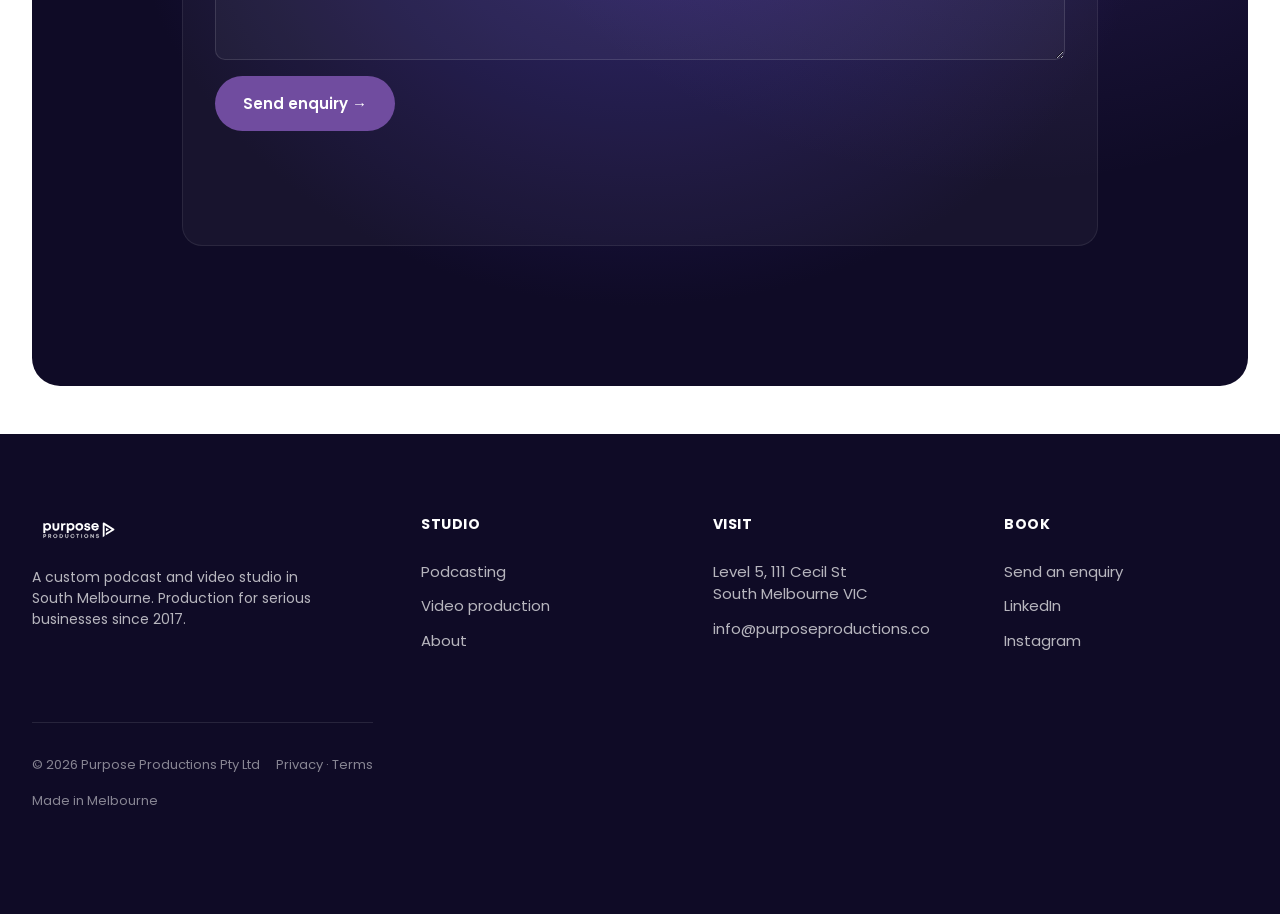
==== commit 9f7c33f2: "AI search + legal: redirects, structured data, llms.txt, privacy & terms - vercel.json: 301 redirect" ====
--- a/index.html
+++ b/index.html
@@ -23,6 +23,40 @@
 <meta name="twitter:title" content="Purpose Productions — Content creation for professionals">
 <meta name="twitter:description" content="A custom podcast and video studio in South Melbourne. Production for serious businesses.">
 <meta name="twitter:image" content="https://www.purposeproductions.co/assets/og-image.jpg">
+<script type="application/ld+json">
+{
+  "@context": "https://schema.org",
+  "@type": "ProfessionalService",
+  "name": "Purpose Productions",
+  "description": "A custom podcast and video studio in South Melbourne. Broadcast-grade production for professionals — podcasting, brand video and social content.",
+  "url": "https://www.purposeproductions.co/",
+  "email": "info@purposeproductions.co",
+  "image": "https://www.purposeproductions.co/assets/og-image.jpg",
+  "logo": "https://www.purposeproductions.co/assets/logo.svg",
+  "foundingDate": "2017",
+  "founder": { "@type": "Person", "name": "James Shadrach" },
+  "address": {
+    "@type": "PostalAddress",
+    "streetAddress": "Level 5, 111 Cecil Street",
+    "addressLocality": "South Melbourne",
+    "addressRegion": "VIC",
+    "postalCode": "3205",
+    "addressCountry": "AU"
+  },
+  "areaServed": "Melbourne, Australia",
+  "sameAs": [
+    "https://www.linkedin.com/in/jamesshadrach",
+    "https://instagram.com/purposeproductions.co"
+  ],
+  "makesOffer": {
+    "@type": "Offer",
+    "name": "Podcast recording session",
+    "description": "60-minute recording session including studio hire, full audio and video, a producer to manage the session, and access to raw files.",
+    "price": "895",
+    "priceCurrency": "AUD"
+  }
+}
+</script>
 </head>
 <body>
 
@@ -346,6 +380,7 @@
   <div class="wrap">
     <div class="legal">
       <span>© 2026 Purpose Productions Pty Ltd</span>
+      <span><a href="privacy.html">Privacy</a> · <a href="terms.html">Terms</a></span>
       <span>Made in Melbourne</span>
     </div>
   </div>
--- a/styles.css
+++ b/styles.css
@@ -1208,3 +1208,24 @@
   footer.site .brand { grid-column: 1 / -1; }
   .page-hero { padding: 100px 0 56px; }
 }
+
+/* LEGAL PAGES */
+.legal-prose { padding: 24px 0 64px; }
+.legal-prose h2 {
+  font-size: 22px;
+  font-weight: 700;
+  letter-spacing: -0.015em;
+  color: var(--ink);
+  margin: 40px 0 12px;
+}
+.legal-prose p {
+  font-size: 16px;
+  line-height: 1.65;
+  color: var(--muted);
+  margin: 0 0 16px;
+  max-width: 62ch;
+}
+.legal-prose a { color: var(--purple); text-decoration: none; }
+.legal-prose a:hover { text-decoration: underline; }
+.legal a { color: inherit; text-decoration: none; }
+.legal a:hover { color: var(--purple); }
